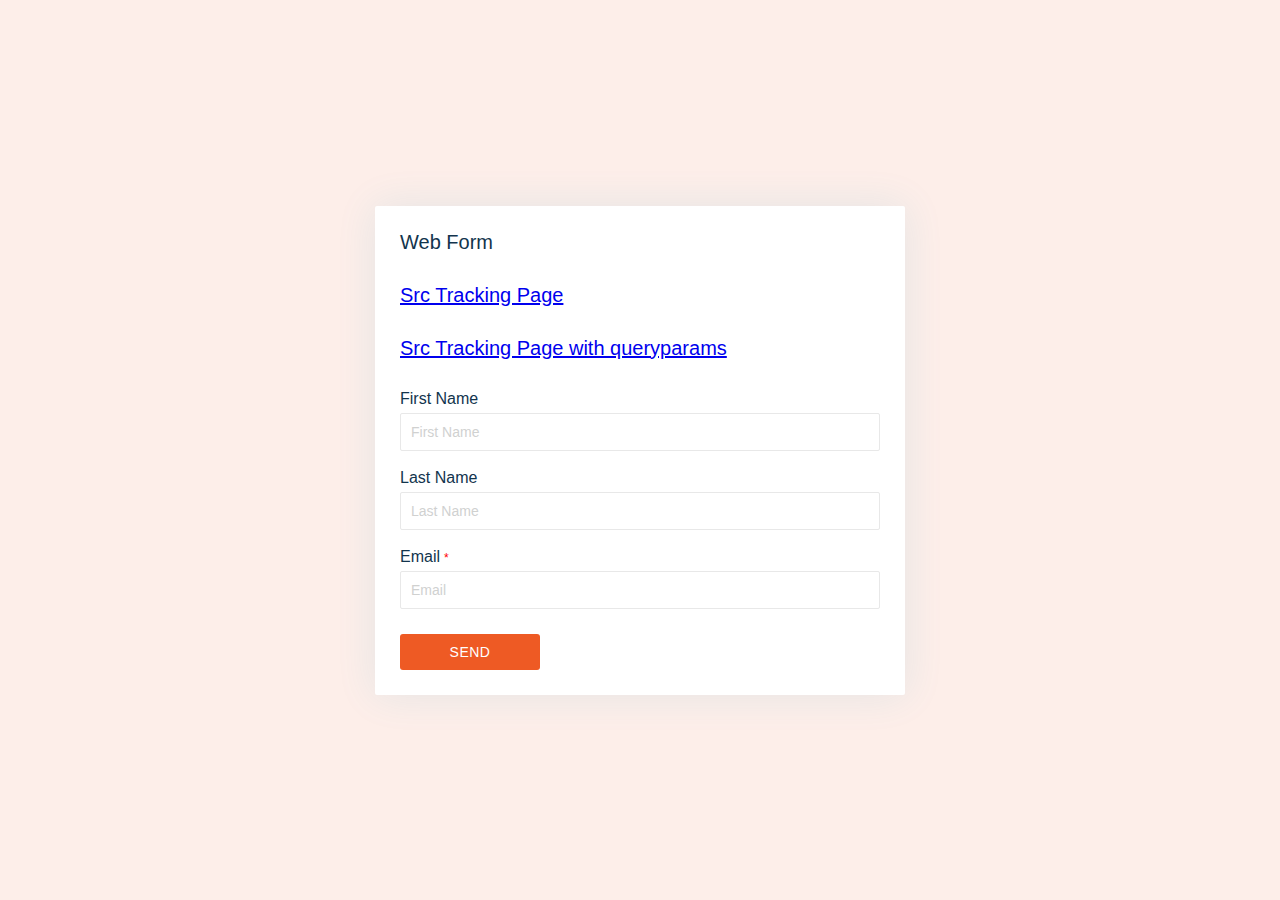
==== index.html @ d4199939 "Update index.html" ====
<html>

<head>
	<title>Product overview Webinar | Freshmarketer</title>
	<meta name="viewport" content="width=device-width, initial-scale=1.0">
<!-- 	<script src="https://ajax.googleapis.com/ajax/libs/jquery/3.6.0/jquery.min.js"></script> -->
	<script
src='//fm-staging-us-app-cdnjs.s3.amazonaws.com/crm/700170101/114600.js'
chat='true'>
</script>
	<script src='./js/test-tracking-code.js'></script>
	<link rel="stylesheet" href="./css/style.css">
</head>

<body>
	<section class="fw-section">
		<div class="fw-col --form-col --center-align" id="form-section">
			<div class="form-success">
				<?xml version="1.0" ?>
				<svg class="fw-mb30" height="117px" version="1.1" viewBox="0 0 117 117" width="80px"
					xmlns="http://www.w3.org/2000/svg" xmlns:xlink="http://www.w3.org/1999/xlink">
					<title />
					<desc />
					<defs />
					<g fill="none" fill-rule="evenodd" id="Page-1" stroke="none" stroke-width="1">
						<g fill-rule="nonzero" id="correct">
							<path
								d="M34.5,55.1 C32.9,53.5 30.3,53.5 28.7,55.1 C27.1,56.7 27.1,59.3 28.7,60.9 L47.6,79.8 C48.4,80.6 49.4,81 50.5,81 C50.6,81 50.6,81 50.7,81 C51.8,80.9 52.9,80.4 53.7,79.5 L101,22.8 C102.4,21.1 102.2,18.5 100.5,17 C98.8,15.6 96.2,15.8 94.7,17.5 L50.2,70.8 L34.5,55.1 Z"
								fill="#17AB13" id="Shape" />
							<path
								d="M89.1,9.3 C66.1,-5.1 36.6,-1.7 17.4,17.5 C-5.2,40.1 -5.2,77 17.4,99.6 C28.7,110.9 43.6,116.6 58.4,116.6 C73.2,116.6 88.1,110.9 99.4,99.6 C118.7,80.3 122,50.7 107.5,27.7 C106.3,25.8 103.8,25.2 101.9,26.4 C100,27.6 99.4,30.1 100.6,32 C113.1,51.8 110.2,77.2 93.6,93.8 C74.2,113.2 42.5,113.2 23.1,93.8 C3.7,74.4 3.7,42.7 23.1,23.3 C39.7,6.8 65,3.9 84.8,16.2 C86.7,17.4 89.2,16.8 90.4,14.9 C91.6,13 91,10.5 89.1,9.3 Z"
								fill="#17AB13" id="Shape" />
						</g>
					</g>
				</svg>
				<h2>Form submitted successfully</h2>
			</div>
			<form class="fw-webniar-form" id="webinar-form">
				<h4 class="fw-mb30 fw-h4">Web Form</h4>
				<h4 class="fw-mb30 fw-h4"><a href="https://prabhu-periyasamy.github.io/srctracking.html">Src Tracking Page</a></h4>
				<h4 class="fw-mb30 fw-h4"><a href="https://prabhu-periyasamy.github.io/srctracking.html?utm_medium=abcd">Src Tracking Page with queryparams</a></h4>
				<div class="fw-form-group">
					<label>First Name</label>
					<input type="text" class="fw-input user_inp" placeholder="First Name" name="First Name" />
				</div>
				<div class="fw-form-group">
					<label>Last Name</label>
					<input type="text" class="fw-input user_inp" placeholder="Last Name" name="Last name" />
				</div>
				<div class="fw-form-group">
					<label>Email<span class="require-symbol">*</span></label>
					<input type="email" class="fw-input user_inp" placeholder="Email" required name="Email" />
				</div>
				<input type="hidden" class="fw-input user_inp" placeholder="gender" name="gender" value="male"/>
				<button type="submit" class="fw-pri-btn" id="sub-btn-edm">Send</button>
			</form>
		</div>
	</section>
</body>

</html>
---- css/style.css ----
* {
        margin: 0;
        padding: 0
    }

    body {
        font-family: -apple-system, BlinkMacSystemFont, "Segoe UI", Roboto, Oxygen, Ubuntu, Cantarell, "Open Sans", "Helvetica Neue", sans-serif;
        color: #12344d;
    }

    .fw-section {
        display: flex;
        height: 100%;
        width: 100%;
        background-color: rgba(238, 90, 36, .1);
    }

    .fw-col {
        flex: 1 0;
        padding: 40px;
    }

    .fw-webniar-form {
        max-width: 40%;
        background-color: #fff;
        padding: 25px;
        border-radius: 2px;
        box-shadow: 0 0 40px #e4e4e4;
        margin: auto;
        transition: ease-in 0.4s
    }

    .--center-align {
        align-self: center;
    }

    .fw-input {
        width: 100%;
        border-radius: 2px;
        border: 1px solid #e8e8e8;
        min-height: 32px;
        padding: 10px;
        outline: none;
        font-size: 14px;
    }

    .fw-form-group {
        margin-top: 18px;
    }

    .fw-form-group .fw-input {
        margin-top: 5px;
    }

    .fw-mb30 {
        margin-bottom: 30px;
    }

    .fw-mt50 {
        margin-top: 120px;
    }

    .fw-pri-btn {
        min-width: 140px;
        display: inline-block;
        padding: 10px;
        background-color: #ee5a24;
        color: #fff;
        font-size: 14px;
        margin-top: 25px;
        border-radius: 3px;
        border: none;
        text-transform: uppercase;
        letter-spacing: 0.5px;
        cursor: pointer
    }


    h2 {
        font-size: 28px;
        font-weight: 500;
    }

    p {
        letter-spacing: 0.5px;
        line-height: 22px;
        color: #666;
    }

    .fw-h4 {
        font-size: 20px;
        font-weight: 500;
    }

    .--link-text {
        color: #0075bb;
        font-weight: 500;
    }

    .fw-list-points {
        margin-top: 30px;
        margin-left: 30px;
    }

    .fw-list-points li {
        margin-top: 12px;
        line-height: 22px;
        color: #666
    }

    ::placeholder {
        color: #b1b3b2;
        opacity: 0.6;
    }

    :-ms-input-placeholder {
        color: #b1b3b2;
        opacity: 0.6;
    }

    ::-ms-input-placeholder {
        color: #b1b3b2;
        opacity: 0.6;
    }

    .fw-ml20 {
        margin-left: 20px
    }

    .fw-mb50 {
        margin-bottom: 80px;
    }

    .require-symbol {
        font-size: 12px;
        margin-left: 4px;
        color: red;
    }

    .form-success {
        text-align: center;
        display: none;
        transition: ease-in 0.4s
    }

    .toogle-success .form-success {
        display: block;
        transition: ease-in 0.4s
    }

    .toogle-success .fw-webniar-form {
        display: none;
        transition: ease-in 0.4s
    }

    select {
        height: 43px;
        background-color: #fff;
    }

    textarea {
        resize: none;
    }

    @media screen and (max-width: 992px) {
        .fw-cn-max-align {
            max-width: 100%;
        }

        .fw-section {
            flex-direction: column;
            background-color: inherit;
        }

        .fw-webniar-form {
            max-width: 100%;
        }

        .--center-align {
            align-self: inherit;
            background-color: rgba(238, 90, 36, .1);
        }
    }
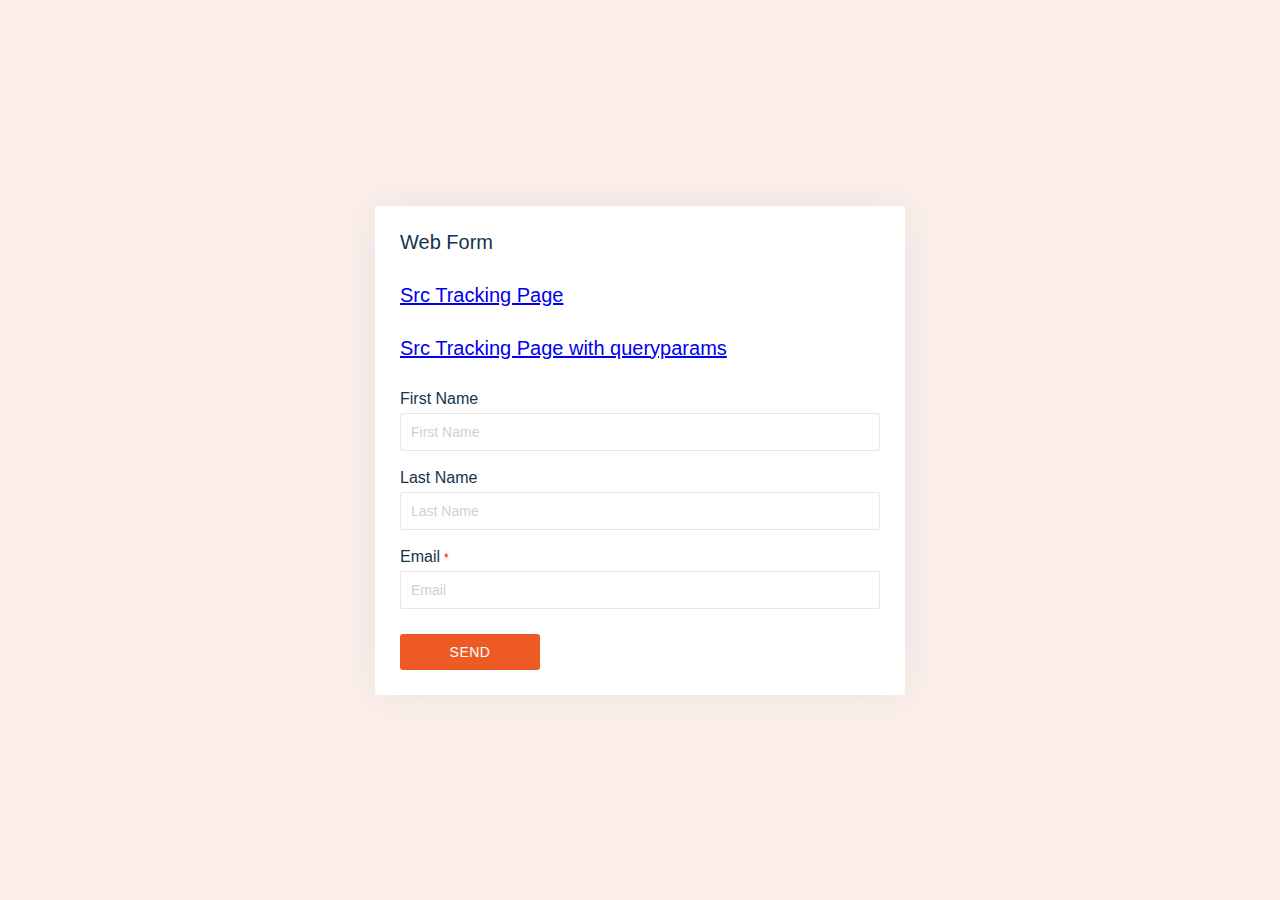
==== commit c212dcdb: "Update index.html" ====
--- a/index.html
+++ b/index.html
@@ -3,12 +3,10 @@
 <head>
 	<title>Product overview Webinar | Freshmarketer</title>
 	<meta name="viewport" content="width=device-width, initial-scale=1.0">
-<!-- 	<script src="https://ajax.googleapis.com/ajax/libs/jquery/3.6.0/jquery.min.js"></script> -->
 	<script
-src='//fm-staging-us-app-cdnjs.s3.amazonaws.com/crm/700170101/114600.js'
+src='//fm-staging-us-app-cdnjs.s3.amazonaws.com/crm/8367836/6827624.js'
 chat='true'>
 </script>
-	<script src='./js/test-tracking-code.js'></script>
 	<link rel="stylesheet" href="./css/style.css">
 </head>
 
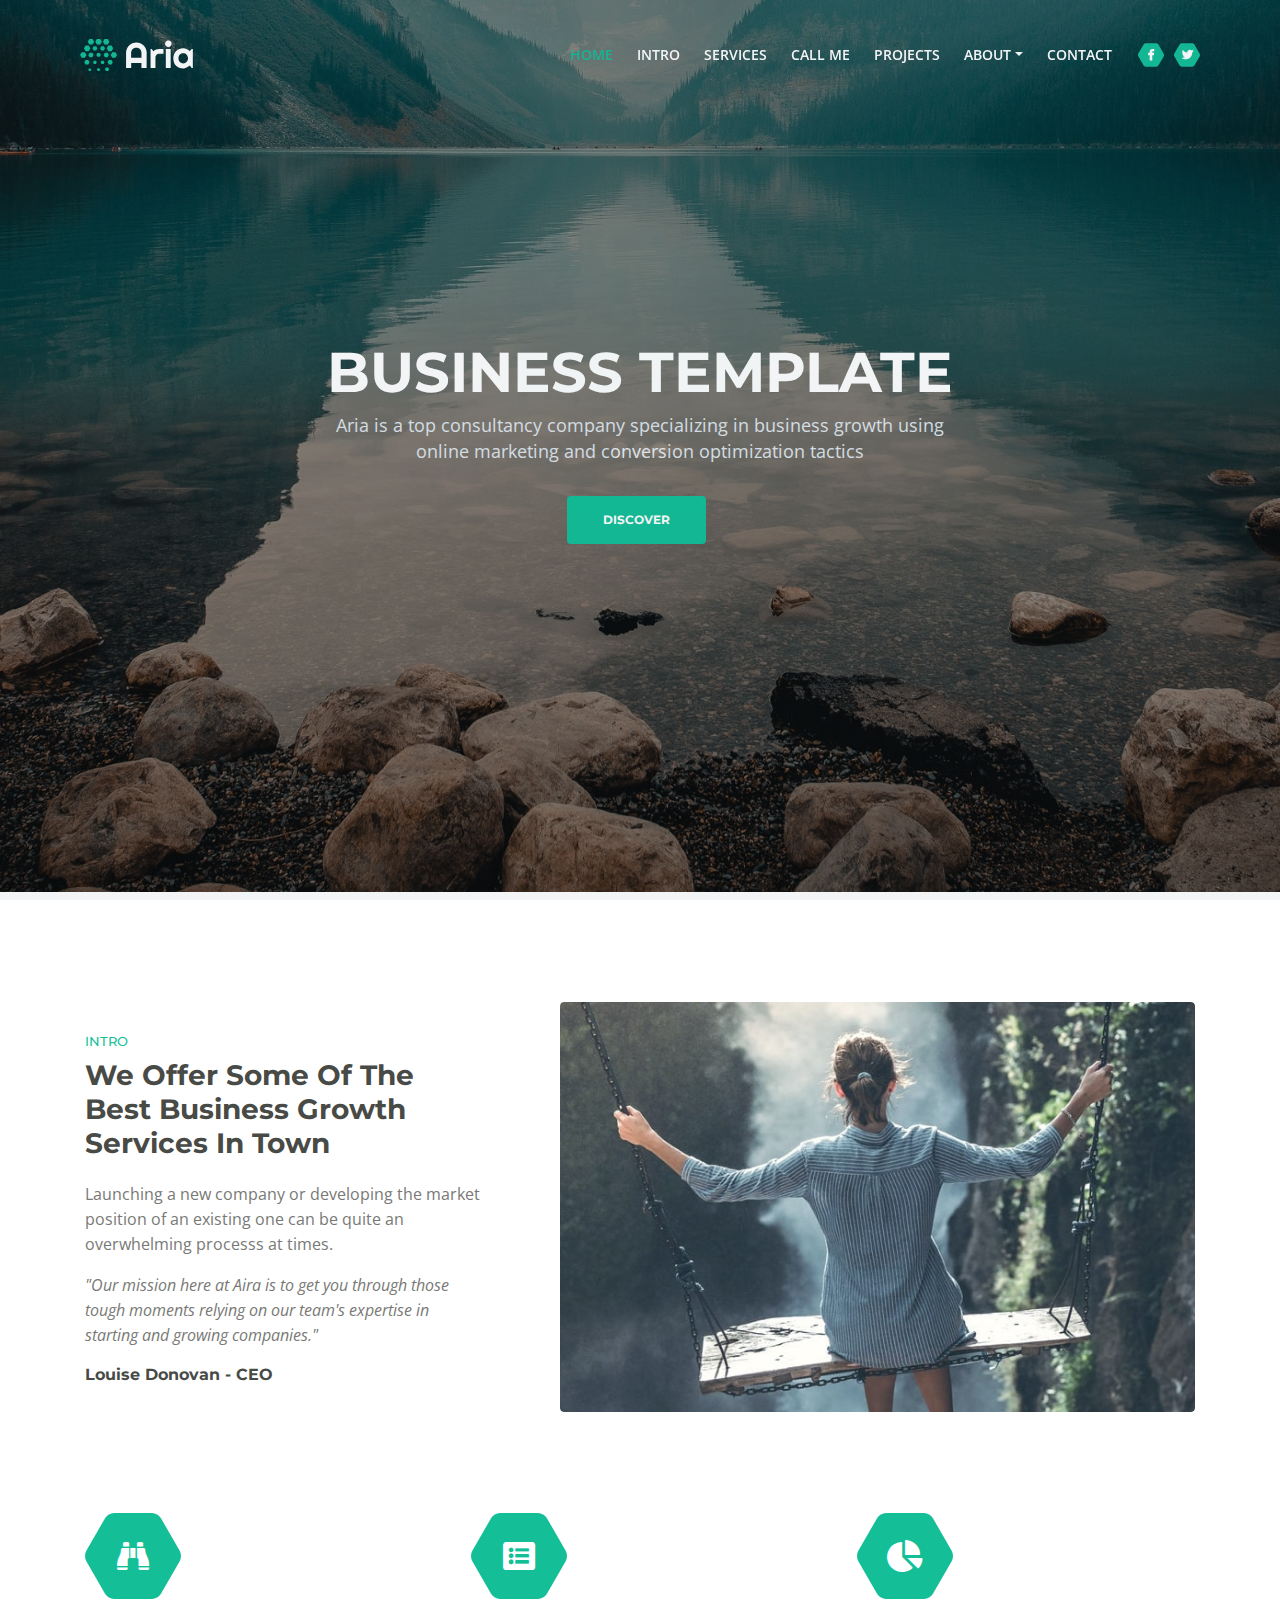
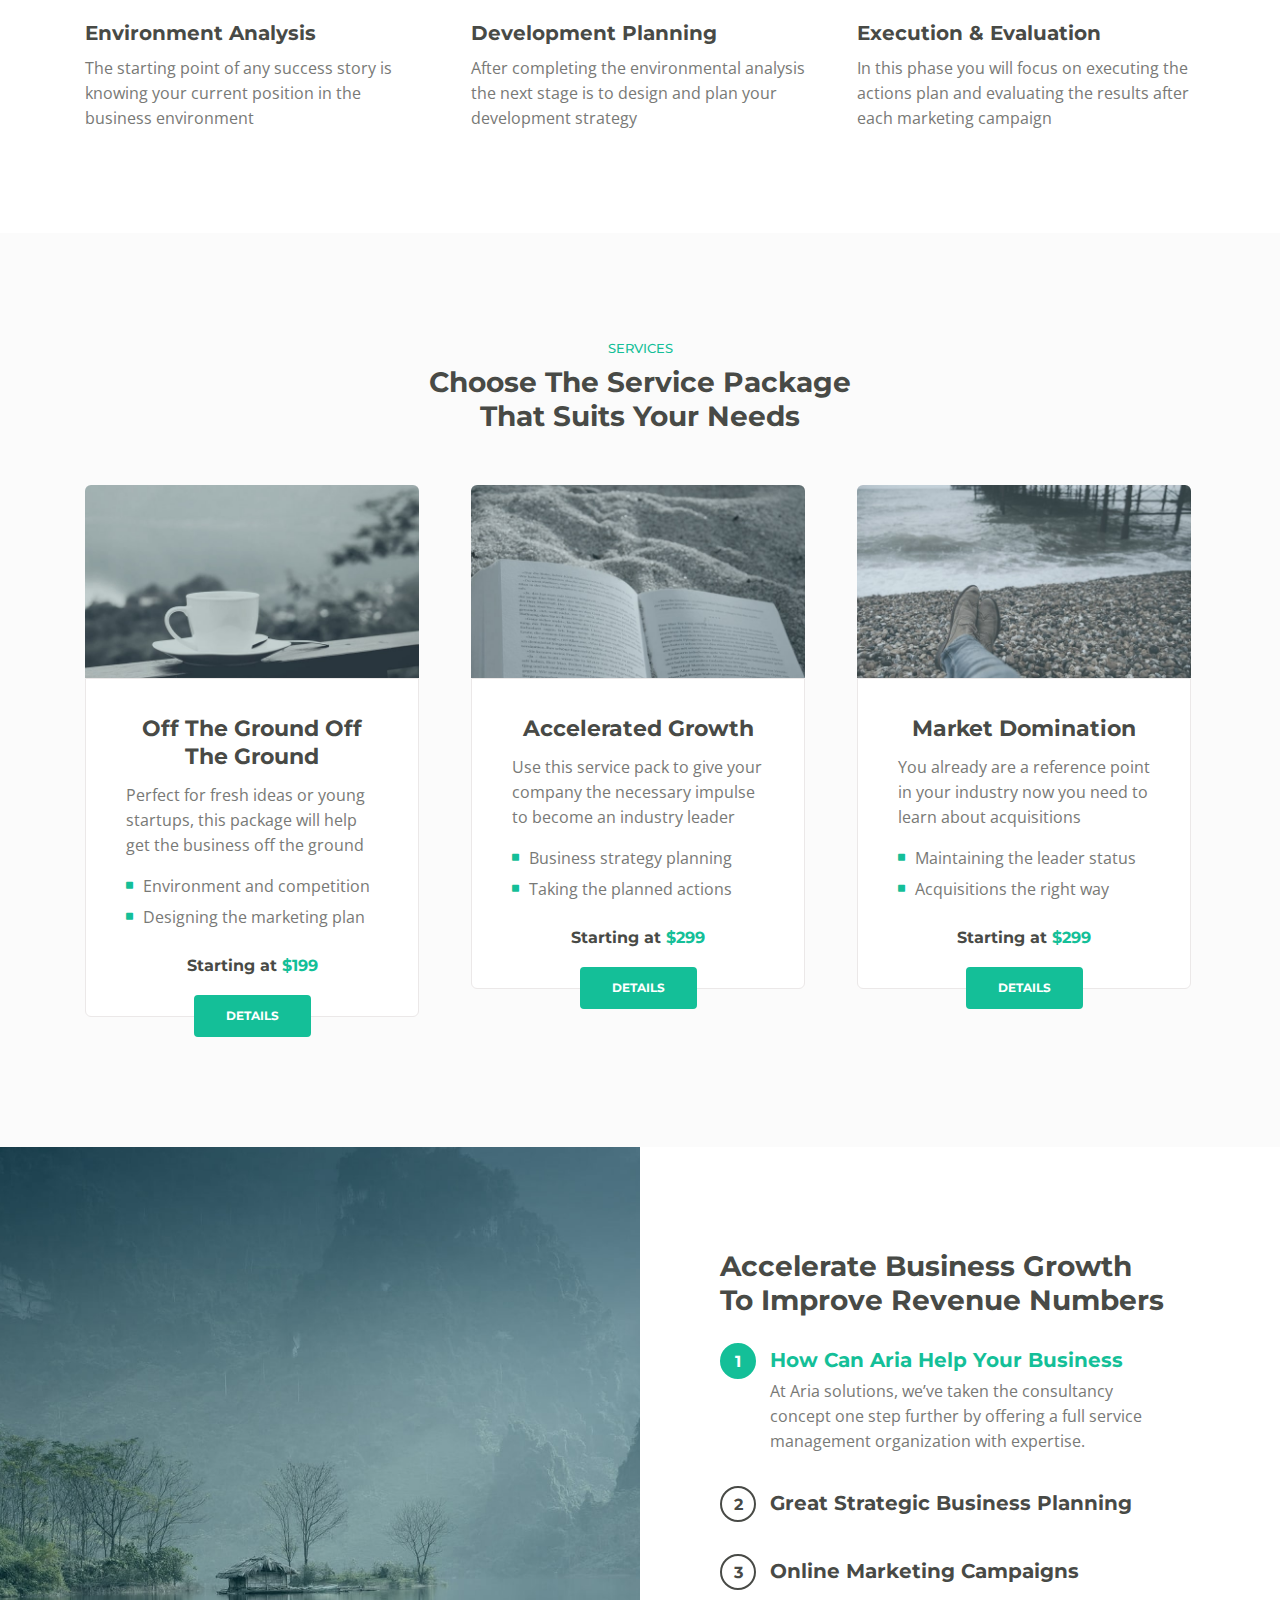
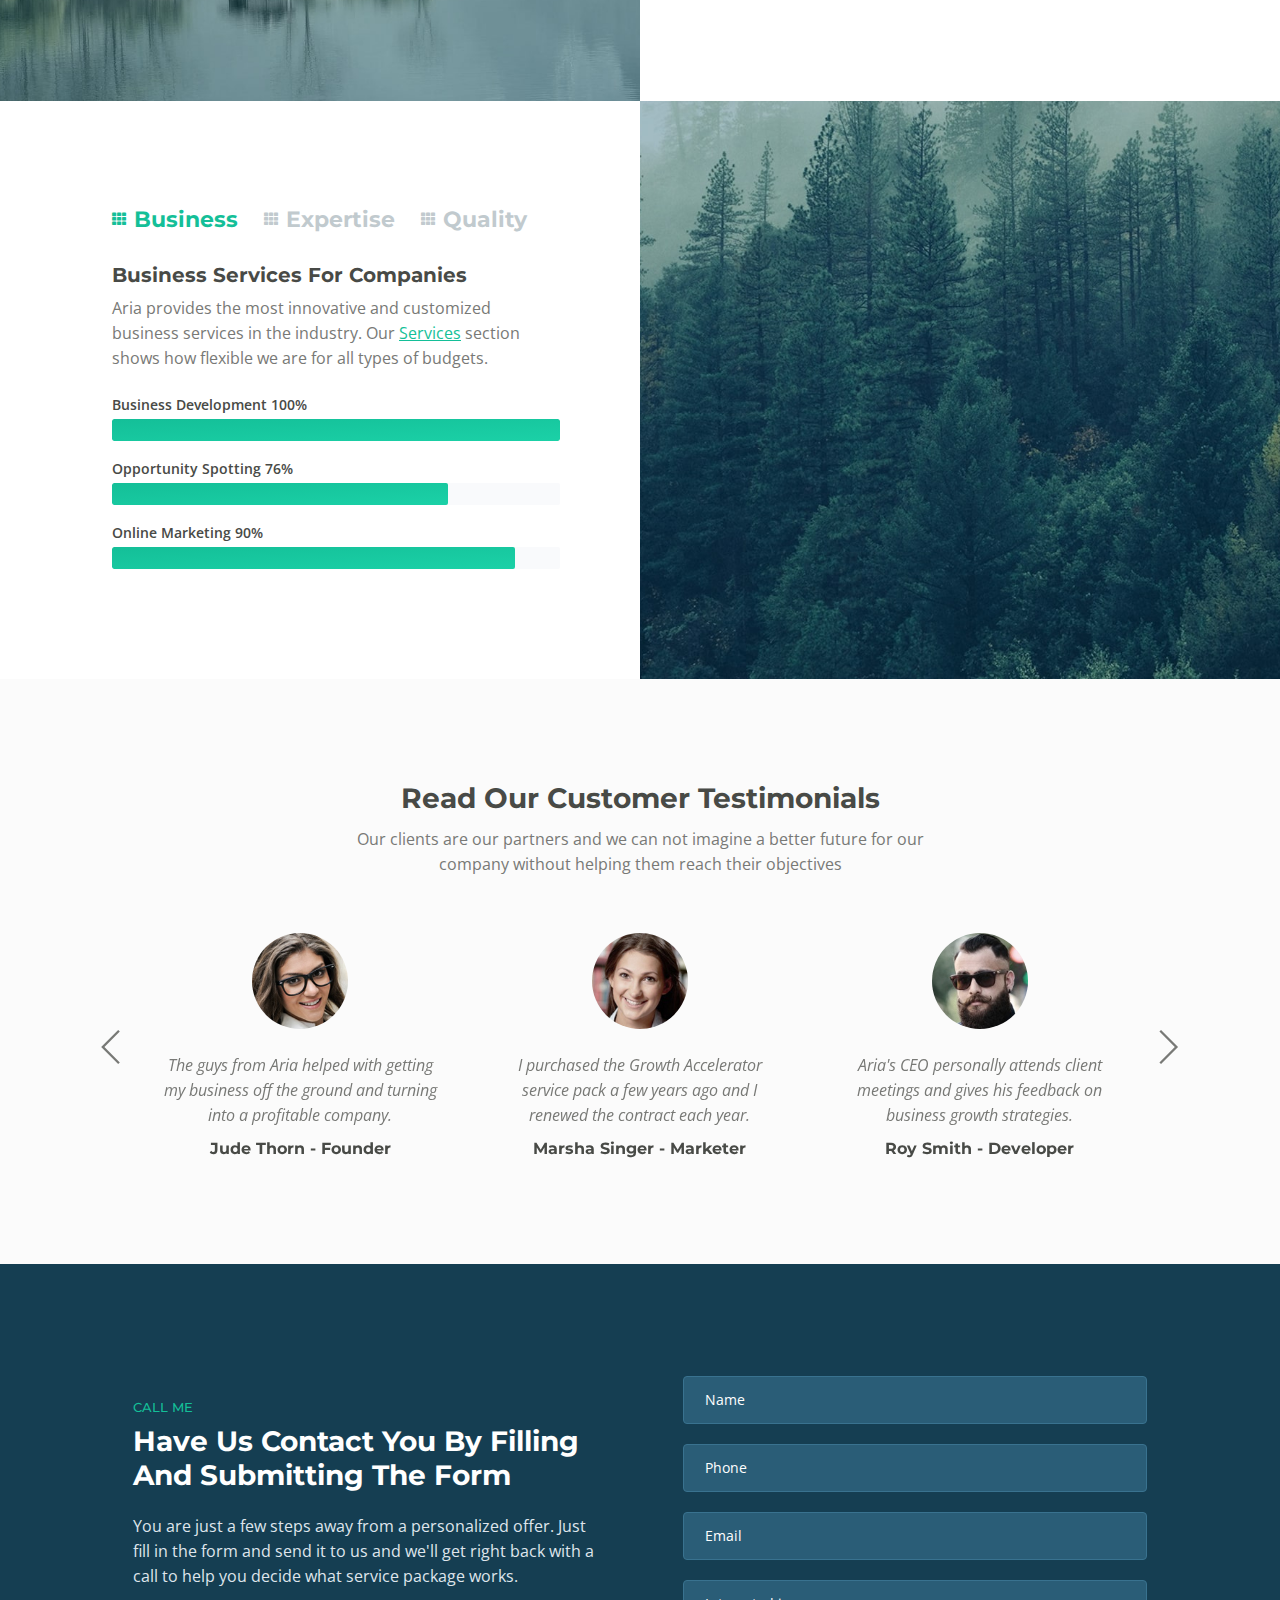
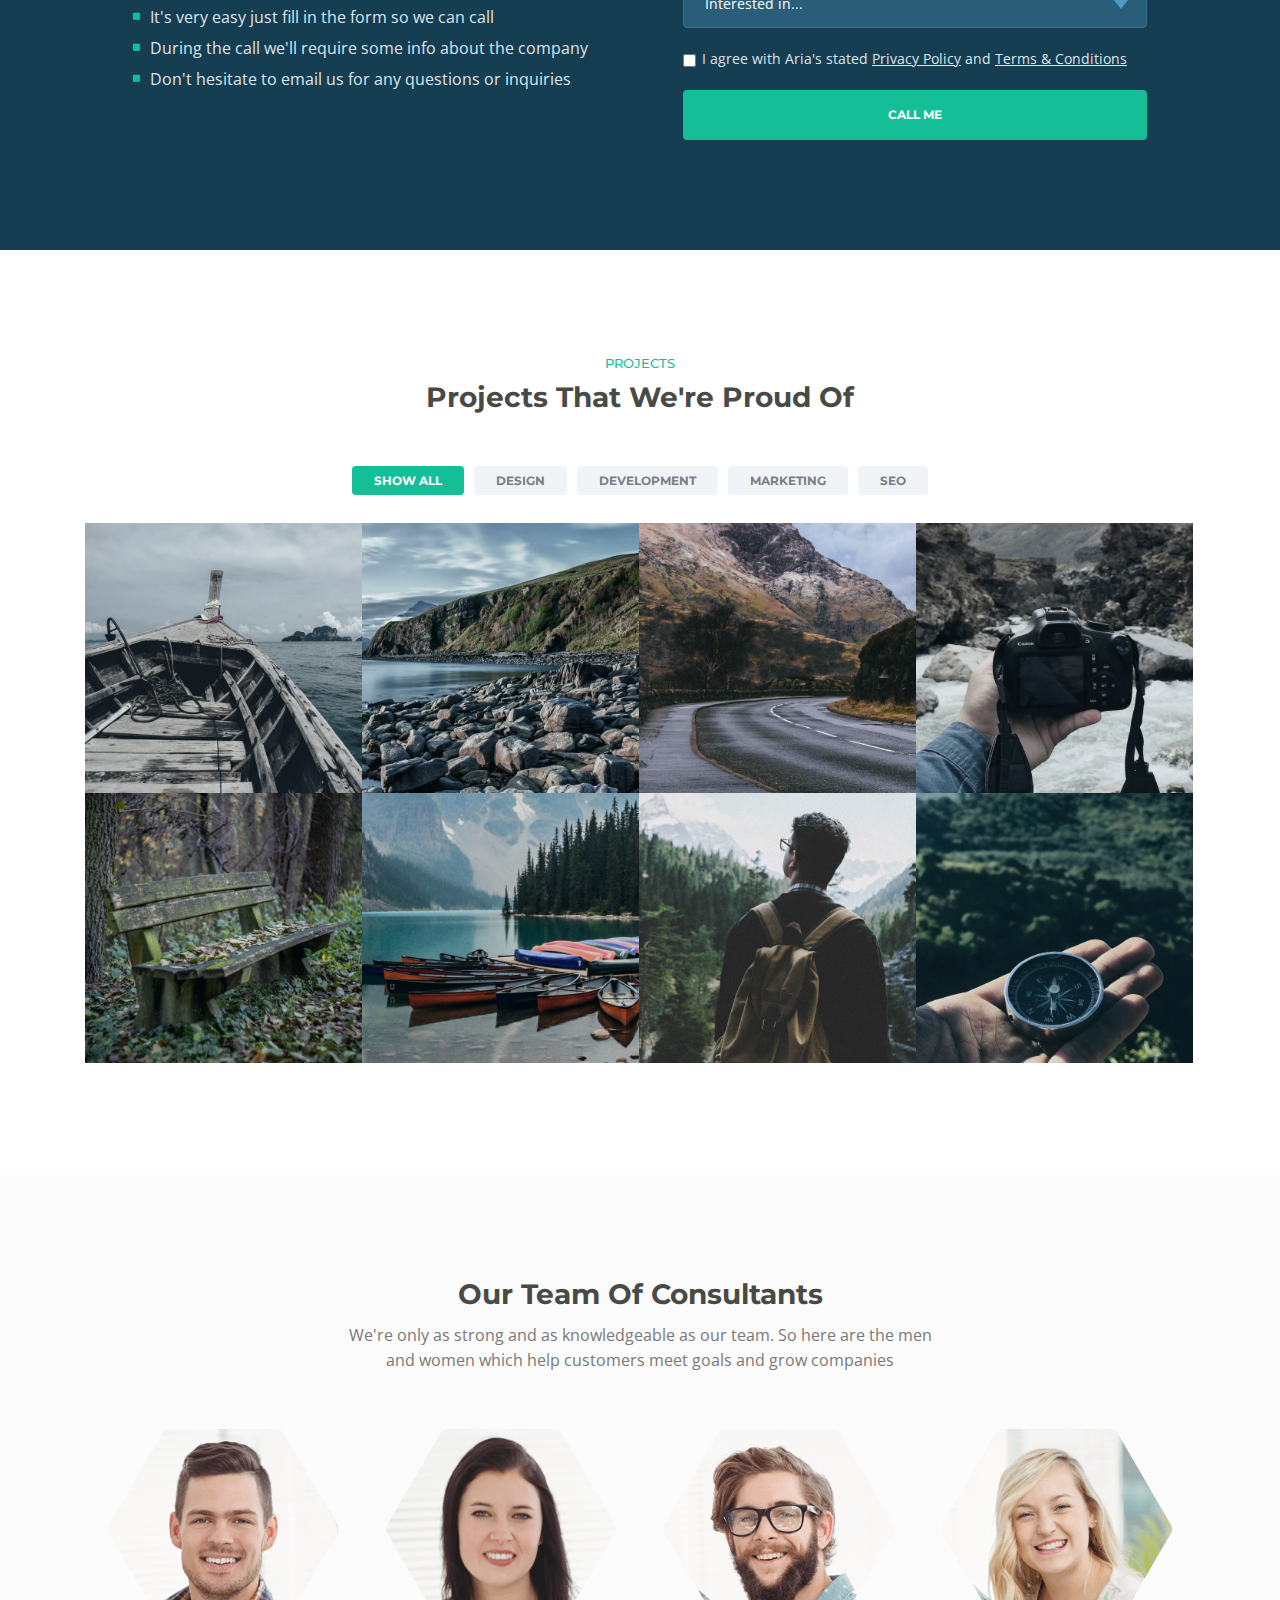
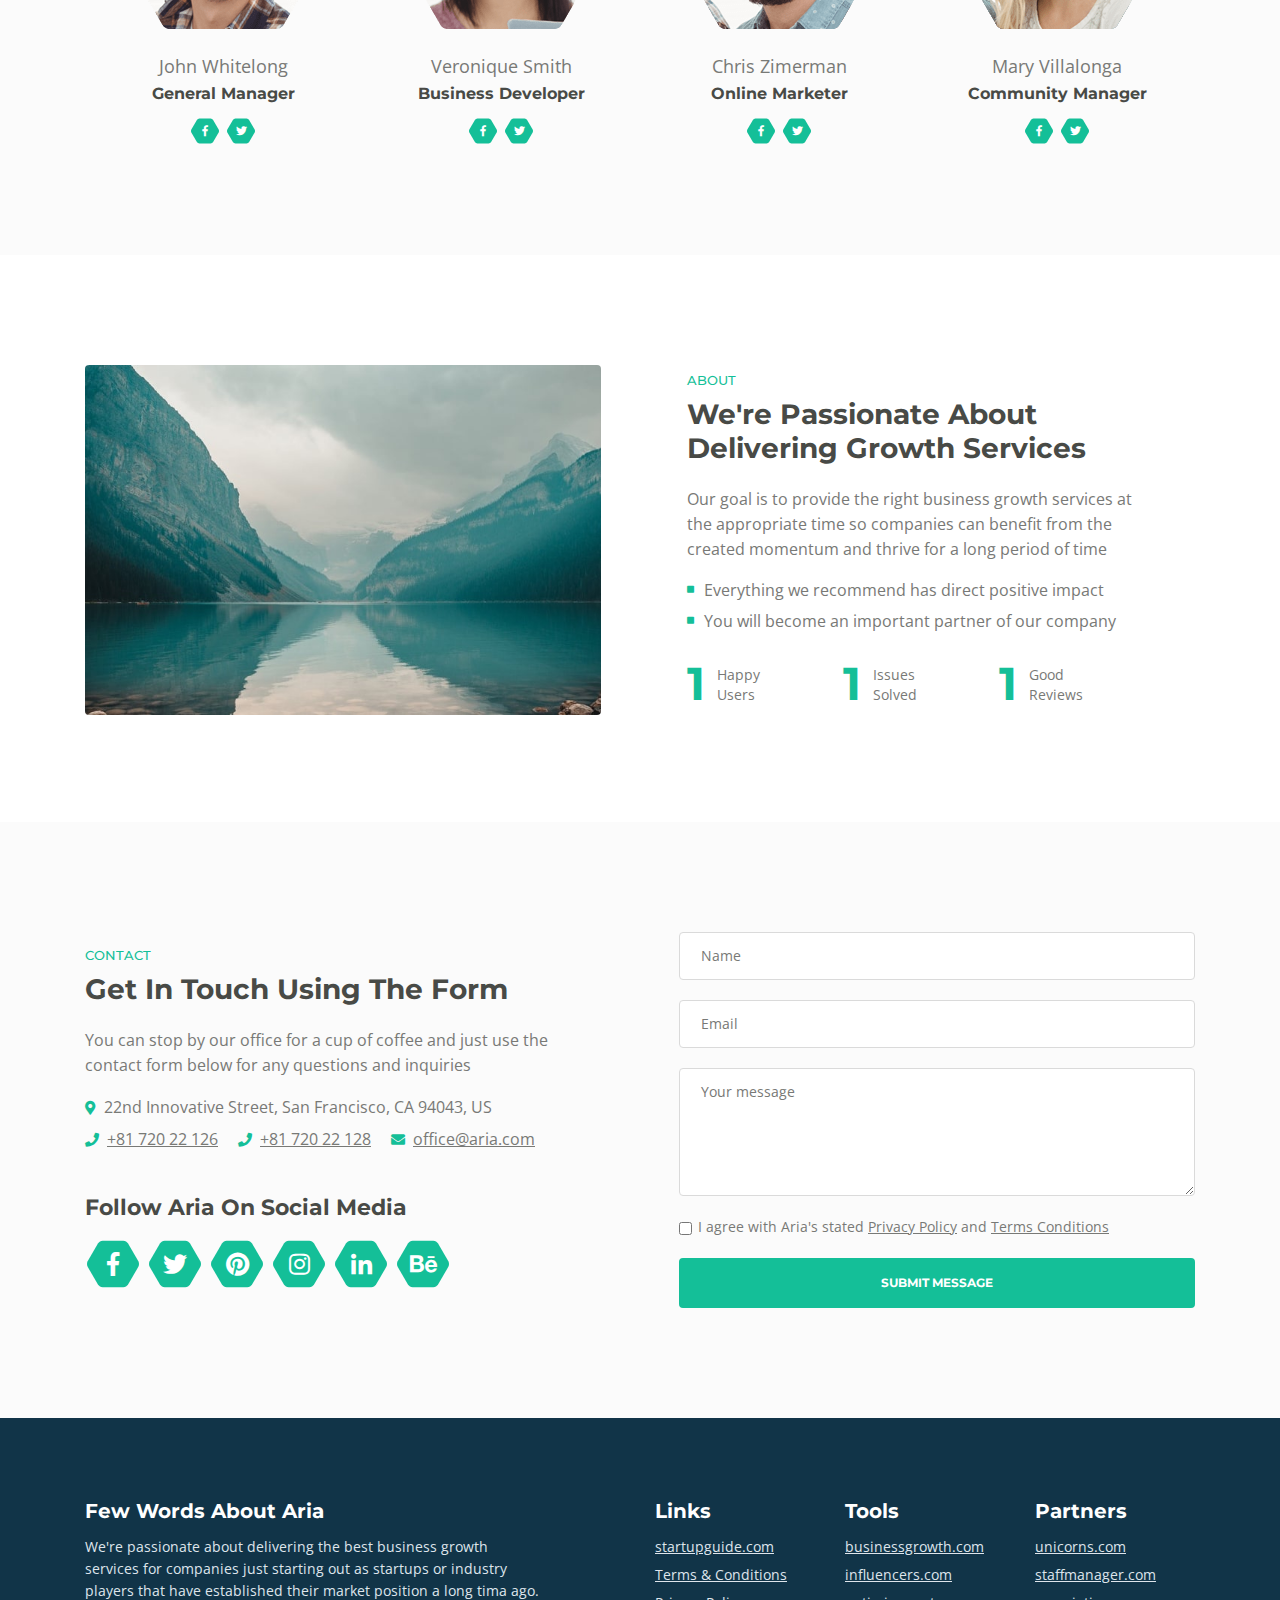
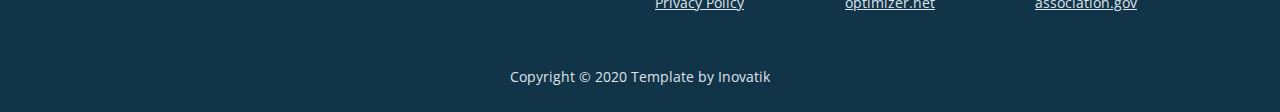
==== commit 356def5c: "changes" ====
--- a/index.html
+++ b/index.html
@@ -1,59 +1,1252 @@
-<html>
-
+<!DOCTYPE html>
+<html lang="en">
 <head>
-	<title>Product overview Webinar | Freshmarketer</title>
-	<meta name="viewport" content="width=device-width, initial-scale=1.0">
-	<script
-src='//fm-staging-us-app-cdnjs.s3.amazonaws.com/crm/8367836/6827624.js'
-chat='true'>
-</script>
-	<link rel="stylesheet" href="./css/style.css">
+	<!-- <script src='//s3-us-west-2.amazonaws.com/zargetlab-js-bucket/700095001/11000.js'></script> -->
+    <script src='//fm-staging-us-app-cdnjs.s3.amazonaws.com/crm/700172001/116900.js' chat='true'>
+    </script>
+    <meta charset="utf-8">
+    <meta name="viewport" content="width=device-width, initial-scale=1, shrink-to-fit=no">
+    
+    <!-- SEO Meta Tags -->
+    <meta name="description" content="Aria is a business focused HTML landing page template built with Bootstrap to help you create lead generation websites for companies and their services.">
+    <meta name="author" content="Inovatik">
+
+    <!-- OG Meta Tags to improve the way the post looks when you share the page on LinkedIn, Facebook, Google+ -->
+	<meta property="og:site_name" content="" /> <!-- website name -->
+	<meta property="og:site" content="" /> <!-- website link -->
+	<meta property="og:title" content=""/> <!-- title shown in the actual shared post -->
+	<meta property="og:description" content="" /> <!-- description shown in the actual shared post -->
+	<meta property="og:image" content="" /> <!-- image link, make sure it's jpg -->
+	<meta property="og:url" content="" /> <!-- where do you want your post to link to -->
+	<meta property="og:type" content="article" />
+
+    <!-- Website Title -->
+    <title>Aria - Business HTML Landing Page Template</title>
+    
+    <!-- Styles -->
+    <link href="https://fonts.googleapis.com/css?family=Montserrat:500,700&display=swap&subset=latin-ext" rel="stylesheet">
+    <link href="https://fonts.googleapis.com/css?family=Open+Sans:400,400i,600&display=swap&subset=latin-ext" rel="stylesheet">
+    <link href="css/bootstrap.css" rel="stylesheet">
+    <link href="css/fontawesome-all.css" rel="stylesheet">
+    <link href="css/swiper.css" rel="stylesheet">
+	<link href="css/magnific-popup.css" rel="stylesheet">
+	<link href="css/styles.css" rel="stylesheet">
+	
+	<!-- Favicon  -->
+    <link rel="icon" href="images/favicon.png">
+    <script src='//localhost:8080/ab/snipet_temp/211/202.js'></script>
 </head>
-
-<body>
-	<section class="fw-section">
-		<div class="fw-col --form-col --center-align" id="form-section">
-			<div class="form-success">
-				<?xml version="1.0" ?>
-				<svg class="fw-mb30" height="117px" version="1.1" viewBox="0 0 117 117" width="80px"
-					xmlns="http://www.w3.org/2000/svg" xmlns:xlink="http://www.w3.org/1999/xlink">
-					<title />
-					<desc />
-					<defs />
-					<g fill="none" fill-rule="evenodd" id="Page-1" stroke="none" stroke-width="1">
-						<g fill-rule="nonzero" id="correct">
-							<path
-								d="M34.5,55.1 C32.9,53.5 30.3,53.5 28.7,55.1 C27.1,56.7 27.1,59.3 28.7,60.9 L47.6,79.8 C48.4,80.6 49.4,81 50.5,81 C50.6,81 50.6,81 50.7,81 C51.8,80.9 52.9,80.4 53.7,79.5 L101,22.8 C102.4,21.1 102.2,18.5 100.5,17 C98.8,15.6 96.2,15.8 94.7,17.5 L50.2,70.8 L34.5,55.1 Z"
-								fill="#17AB13" id="Shape" />
-							<path
-								d="M89.1,9.3 C66.1,-5.1 36.6,-1.7 17.4,17.5 C-5.2,40.1 -5.2,77 17.4,99.6 C28.7,110.9 43.6,116.6 58.4,116.6 C73.2,116.6 88.1,110.9 99.4,99.6 C118.7,80.3 122,50.7 107.5,27.7 C106.3,25.8 103.8,25.2 101.9,26.4 C100,27.6 99.4,30.1 100.6,32 C113.1,51.8 110.2,77.2 93.6,93.8 C74.2,113.2 42.5,113.2 23.1,93.8 C3.7,74.4 3.7,42.7 23.1,23.3 C39.7,6.8 65,3.9 84.8,16.2 C86.7,17.4 89.2,16.8 90.4,14.9 C91.6,13 91,10.5 89.1,9.3 Z"
-								fill="#17AB13" id="Shape" />
-						</g>
-					</g>
-				</svg>
-				<h2>Form submitted successfully</h2>
-			</div>
-			<form class="fw-webniar-form" id="webinar-form">
-				<h4 class="fw-mb30 fw-h4">Web Form</h4>
-				<h4 class="fw-mb30 fw-h4"><a href="https://prabhu-periyasamy.github.io/srctracking.html">Src Tracking Page</a></h4>
-				<h4 class="fw-mb30 fw-h4"><a href="https://prabhu-periyasamy.github.io/srctracking.html?utm_medium=abcd">Src Tracking Page with queryparams</a></h4>
-				<div class="fw-form-group">
-					<label>First Name</label>
-					<input type="text" class="fw-input user_inp" placeholder="First Name" name="First Name" />
-				</div>
-				<div class="fw-form-group">
-					<label>Last Name</label>
-					<input type="text" class="fw-input user_inp" placeholder="Last Name" name="Last name" />
-				</div>
-				<div class="fw-form-group">
-					<label>Email<span class="require-symbol">*</span></label>
-					<input type="email" class="fw-input user_inp" placeholder="Email" required name="Email" />
-				</div>
-				<input type="hidden" class="fw-input user_inp" placeholder="gender" name="gender" value="male"/>
-				<button type="submit" class="fw-pri-btn" id="sub-btn-edm">Send</button>
-			</form>
-		</div>
-	</section>
+<body data-spy="scroll" data-target=".fixed-top">
+    
+    <!-- Preloader -->
+	<div class="spinner-wrapper">
+        <div class="spinner">
+            <div class="bounce1"></div>
+            <div class="bounce2"></div>
+            <div class="bounce3"></div>
+        </div>
+    </div>
+    <!-- end of preloader -->
+    
+
+    <!-- Navbar -->
+    <nav class="navbar navbar-expand-md navbar-dark navbar-custom fixed-top">
+        <!-- Text Logo - Use this if you don't have a graphic logo -->
+        <!-- <a class="navbar-brand logo-text page-scroll" href="index.html">Aria</a> -->
+
+        <!-- Image Logo -->
+        <a class="navbar-brand logo-image" href="index.html"><img src="images/logo.svg" alt="alternative"></a>
+        
+        <!-- Mobile Menu Toggle Button -->
+        <button class="navbar-toggler" type="button" data-toggle="collapse" data-target="#navbarsExampleDefault" aria-controls="navbarsExampleDefault" aria-expanded="false" aria-label="Toggle navigation">
+            <span class="navbar-toggler-awesome fas fa-bars"></span>
+            <span class="navbar-toggler-awesome fas fa-times"></span>
+        </button>
+        <!-- end of mobile menu toggle button -->
+
+        <div class="collapse navbar-collapse" id="navbarsExampleDefault">
+            <ul class="navbar-nav ml-auto">
+                <li class="nav-item">
+                    <a class="nav-link page-scroll" href="#header">HOME <span class="sr-only">(current)</span></a>
+                </li>
+                <li class="nav-item">
+                    <a class="nav-link page-scroll" href="#intro">INTRO</a>
+                </li>
+                <li class="nav-item">
+                    <a class="nav-link page-scroll" href="#services">SERVICES</a>
+                </li>
+                <li class="nav-item">
+                    <a class="nav-link page-scroll" href="#callMe">CALL ME</a>
+                </li>
+                <li class="nav-item">
+                    <a class="nav-link page-scroll" href="#projects">PROJECTS</a>
+                </li>
+
+                <!-- Dropdown Menu -->          
+                <li class="nav-item dropdown">
+                    <a class="nav-link dropdown-toggle page-scroll" href="#about" id="navbarDropdown" role="button" aria-haspopup="true" aria-expanded="false">ABOUT</a>
+                    <div class="dropdown-menu" aria-labelledby="navbarDropdown">
+                        <a class="dropdown-item" href="terms-conditions.html"><span class="item-text">TERMS CONDITIONS</span></a>
+                        <div class="dropdown-items-divide-hr"></div>
+                        <a class="dropdown-item" href="privacy-policy.html"><span class="item-text">PRIVACY POLICY</span></a>
+                    </div>
+                </li>
+                <!-- end of dropdown menu -->
+
+                <li class="nav-item">
+                    <a class="nav-link page-scroll" href="#contact">CONTACT</a>
+                </li>
+            </ul>
+            <span class="nav-item social-icons">
+                <span class="fa-stack">
+                    <a href="#your-link">
+                        <span class="hexagon"></span>
+                        <i class="fab fa-facebook-f fa-stack-1x"></i>
+                    </a>
+                </span>
+                <span class="fa-stack">
+                    <a href="#your-link">
+                        <span class="hexagon"></span>
+                        <i class="fab fa-twitter fa-stack-1x"></i>
+                    </a>
+                </span>
+            </span>
+        </div>
+    </nav> <!-- end of navbar -->
+    <!-- end of navbar -->
+
+
+    <!-- Header -->
+    <header id="header" class="header">
+        <div class="header-content">
+            <div class="container">
+                <div class="row">
+                    <div class="col-lg-12">
+                        <div class="text-container">
+                            <h1>BUSINESS <span id="js-rotating">TEMPLATE, SERVICES, SOLUTIONS</span></h1>
+                            <p class="p-heading p-large">Aria is a top consultancy company specializing in business growth using online marketing and conversion optimization tactics</p>
+                            <a class="btn-solid-lg page-scroll" href="#intro">DISCOVER</a>
+                        </div>
+                    </div> <!-- end of col -->
+                </div> <!-- end of row -->
+            </div> <!-- end of container -->
+        </div> <!-- end of header-content -->
+    </header> <!-- end of header -->
+    <!-- end of header -->
+
+
+    <!-- Intro -->
+    <div id="intro" class="basic-1">
+        <div class="container">
+            <div class="row">
+                <div class="col-lg-5">
+                    <div class="text-container">
+                        <div class="section-title">INTRO</div>
+                        <h2>We Offer Some Of The Best Business Growth Services In Town</h2>
+                        <p>Launching a new company or developing the market position of an existing one can be quite an overwhelming processs at times.</p>
+                        <p class="testimonial-text">"Our mission here at Aira is to get you through those tough moments relying on our team's expertise in starting and growing companies."</p>
+                        <div class="testimonial-author">Louise Donovan - CEO</div>
+                    </div> <!-- end of text-container -->
+                </div> <!-- end of col -->
+                <div class="col-lg-7">
+                    <div class="image-container">
+                        <img class="img-fluid" src="images/intro-office.jpg" alt="alternative">
+                    </div> <!-- end of image-container -->
+                </div> <!-- end of col -->
+            </div> <!-- end of row -->
+        </div> <!-- end of container -->
+    </div> <!-- end of basic-1 -->
+    <!-- end of intro -->
+
+
+    <!-- Description -->
+    <div class="cards-1">
+        <div class="container">
+            <div class="row">
+                <div class="col-lg-12">
+                    
+                    <!-- Card -->
+                    <div class="card">
+                        <span class="fa-stack">
+                            <span class="hexagon"></span>
+                            <i class="fas fa-binoculars fa-stack-1x"></i>
+                        </span>
+                        <div class="card-body">
+                            <h4 class="card-title">Environment Analysis</h4>
+                            <p>The starting point of any success story is knowing your current position in the business environment</p>
+                        </div>
+                    </div>
+                    <!-- end of card -->
+
+                    <!-- Card -->
+                    <div class="card">
+                        <span class="fa-stack">
+                            <span class="hexagon"></span>
+                            <i class="fas fa-list-alt fa-stack-1x"></i>
+                        </span>
+                        <div class="card-body">
+                            <h4 class="card-title">Development Planning</h4>
+                            <p>After completing the environmental analysis the next stage is to design and  plan your development strategy</p>
+                        </div>
+                    </div>
+                    <!-- end of card -->
+
+                    <!-- Card -->
+                    <div class="card">
+                        <span class="fa-stack">
+                            <span class="hexagon"></span>
+                            <i class="fas fa-chart-pie fa-stack-1x"></i>
+                        </span>
+                        <div class="card-body">
+                            <h4 class="card-title">Execution & Evaluation</h4>
+                            <p>In this phase you will focus on executing the actions plan and evaluating the results after each marketing campaign</p>
+                        </div>
+                    </div>
+                    <!-- end of card -->
+
+                </div> <!-- end of col -->
+            </div> <!-- end of row -->
+        </div> <!-- end of container -->
+    </div> <!-- end of cards-1 -->
+    <!-- end of description -->
+
+
+    <!-- Services -->
+    <div id="services" class="cards-2">
+        <div class="container">
+            <div class="row">
+                <div class="col-lg-12">
+                    <div class="section-title">SERVICES</div>
+                    <h2>Choose The Service Package<br> That Suits Your Needs</h2>
+                </div> <!-- end of col -->
+            </div> <!-- end of row -->
+            <div class="row">
+                <div class="col-lg-12">
+                    
+                    <!-- Card -->
+                    <div class="card">
+                        <div class="card-image">
+                            <img class="img-fluid" src="images/services-1.jpg" alt="alternative">
+                        </div>
+                        <div class="card-body">
+                            <h3 class="card-title">Off The Ground Off The Ground</h3>
+                            <p>Perfect for fresh ideas or young startups, this package will help get the business off the ground</p>
+                            <ul class="list-unstyled li-space-lg">
+                                <li class="media">
+                                    <i class="fas fa-square"></i>
+                                    <div class="media-body">Environment and competition</div>
+                                </li>
+                                <li class="media">
+                                    <i class="fas fa-square"></i>
+                                    <div class="media-body">Designing the marketing plan</div>
+                                </li>
+                            </ul>
+                            <p class="price">Starting at <span>$199</span></p>
+                        </div>
+                        <div class="button-container">
+                            <a class="btn-solid-reg page-scroll" href="#callMe">DETAILS</a>
+                        </div> <!-- end of button-container -->
+                    </div>
+                    <!-- end of card -->
+
+                    <!-- Card -->
+                    <div class="card">
+                        <div class="card-image">
+                            <img class="img-fluid" src="images/services-2.jpg" alt="alternative">
+                        </div>
+                        <div class="card-body">
+                            <h3 class="card-title">Accelerated Growth</h3>
+                            <p>Use this service pack to give your company the necessary impulse to become an industry leader</p>
+                            <ul class="list-unstyled li-space-lg">
+                                <li class="media">
+                                    <i class="fas fa-square"></i>
+                                    <div class="media-body">Business strategy planning</div>
+                                </li>
+                                <li class="media">
+                                    <i class="fas fa-square"></i>
+                                    <div class="media-body">Taking the planned actions</div>
+                                </li>
+                            </ul>
+                            <p class="price">Starting at <span>$299</span></p>
+                        </div>
+                        <div class="button-container">
+                            <a class="btn-solid-reg page-scroll" href="#callMe">DETAILS</a>
+                        </div> <!-- end of button-container -->
+                    </div>
+                    <!-- end of card -->
+
+                    <!-- Card -->
+                    <div class="card">
+                        <div class="card-image">
+                            <img class="img-fluid" src="images/services-3.jpg" alt="alternative">
+                        </div>
+                        <div class="card-body">
+                            <h3 class="card-title">Market Domination</h3>
+                            <p>You already are a reference point in your industry now you need to learn about acquisitions</p>
+                            <ul class="list-unstyled li-space-lg">
+                                <li class="media">
+                                    <i class="fas fa-square"></i>
+                                    <div class="media-body">Maintaining the leader status</div>
+                                </li>
+                                <li class="media">
+                                    <i class="fas fa-square"></i>
+                                    <div class="media-body">Acquisitions the right way</div>
+                                </li>
+                            </ul>
+                            <p class="price">Starting at <span>$299</span></p>
+                        </div>
+                        <div class="button-container">
+                            <a class="btn-solid-reg page-scroll" href="#callMe">DETAILS</a>
+                        </div> <!-- end of button-container -->
+                    </div>
+                    <!-- end of card -->
+
+                </div> <!-- end of col -->
+            </div> <!-- end of row -->
+        </div> <!-- end of container -->
+    </div> <!-- end of cards-2 -->
+    <!-- end of services -->
+    
+
+    <!-- Details 1 -->
+	<div id="details" class="accordion">
+		<div class="area-1">
+		</div><!-- end of area-1 on same line and no space between comments to eliminate margin white space --><div class="area-2">
+            
+            <!-- Accordion -->
+            <div class="accordion-container" id="accordionOne">
+                <h2>Accelerate Business Growth To Improve Revenue Numbers</h2>
+                <div class="item">
+                    <div id="headingOne">
+                        <span data-toggle="collapse" data-target="#collapseOne" aria-expanded="true" aria-controls="collapseOne" role="button">
+                            <span class="circle-numbering">1</span><span class="accordion-title">How Can Aria Help Your Business</span>
+                        </span>
+                    </div>
+                    <div id="collapseOne" class="collapse show" aria-labelledby="headingOne" data-parent="#accordionOne">
+                        <div class="accordion-body">
+                            At Aria solutions, we’ve taken the consultancy concept one step further by offering a full service management organization with expertise.
+                        </div>
+                    </div>
+                </div> <!-- end of item -->
+            
+                <div class="item">
+                    <div id="headingTwo">
+                        <span class="collapsed" data-toggle="collapse" data-target="#collapseTwo" aria-expanded="false" aria-controls="collapseTwo" role="button">
+                            <span class="circle-numbering">2</span><span class="accordion-title">Great Strategic Business Planning</span>
+                        </span>
+                    </div>
+                    <div id="collapseTwo" class="collapse" aria-labelledby="headingTwo" data-parent="#accordionOne">
+                        <div class="accordion-body">
+                            Aria partners with businesses to business growth and development ideas including environment analysis, plan execution and evaluation.
+                        </div>
+                    </div>
+                </div> <!-- end of item -->
+            
+                <div class="item">
+                    <div id="headingThree">
+                        <span class="collapsed" data-toggle="collapse" data-target="#collapseThree" aria-expanded="false" aria-controls="collapseThree" role="button">
+                            <span class="circle-numbering">3</span><span class="accordion-title">Online Marketing Campaigns</span>
+                        </span>
+                    </div>
+                    <div id="collapseThree" class="collapse" aria-labelledby="headingThree" data-parent="#accordionOne">
+                        <div class="accordion-body">
+                            An awesome online marketing plan won't save your bad product but paired with a good product, the sky is the limit for what can be achieved.
+                        </div>
+                    </div>
+                </div> <!-- end of item -->
+            </div> <!-- end of accordion-container -->
+            <!-- end of accordion -->
+
+		</div> <!-- end of area-2 -->
+    </div> <!-- end of accordion -->
+    <!-- end of details 1 -->
+
+
+    <!-- Details 2 -->
+	<div class="tabs">
+        <div class="area-1">
+            <div class="tabs-container">
+                
+                <!-- Tabs Links -->
+                <ul class="nav nav-tabs" id="ariaTabs" role="tablist">
+                    <li class="nav-item">
+                        <a class="nav-link active" id="nav-tab-1" data-toggle="tab" href="#tab-1" role="tab" aria-controls="tab-1" aria-selected="true"><i class="fas fa-th"></i> Business</a>
+                    </li>
+                    <li class="nav-item">
+                        <a class="nav-link" id="nav-tab-2" data-toggle="tab" href="#tab-2" role="tab" aria-controls="tab-2" aria-selected="false"><i class="fas fa-th"></i> Expertise</a>
+                    </li>
+                    <li class="nav-item">
+                        <a class="nav-link" id="nav-tab-3" data-toggle="tab" href="#tab-3" role="tab" aria-controls="tab-3" aria-selected="false"><i class="fas fa-th"></i> Quality</a>
+                    </li>
+                </ul>
+                <!-- end of tabs links -->
+                
+                <!-- Tabs Content -->
+                <div class="tab-content" id="ariaTabsContent">
+
+                    <!-- Tab -->
+                    <div class="tab-pane fade show active" id="tab-1" role="tabpanel" aria-labelledby="tab-1">
+                        <h4>Business Services For Companies</h4>
+                        <p>Aria provides the most innovative and customized business services in the industry. Our <a class="green page-scroll" href="#services">Services</a> section shows how flexible we are for all types of budgets.</p>
+                        
+                        <!-- Progress Bars -->
+                        <div class="progress-container">
+                            <div class="title">Business Development 100%</div>
+                            <div class="progress">
+                                <div class="progress-bar first" role="progressbar" aria-valuenow="0" aria-valuemin="0" aria-valuemax="100"></div>
+                            </div>
+                            <div class="title">Opportunity Spotting 76%</div>
+                            <div class="progress">
+                                <div class="progress-bar second" role="progressbar" aria-valuenow="75" aria-valuemin="0" aria-valuemax="100"></div>
+                            </div>
+                            <div class="title">Online Marketing 90%</div>
+                            <div class="progress">
+                                <div class="progress-bar third" role="progressbar" aria-valuenow="90" aria-valuemin="0" aria-valuemax="100"></div>
+                            </div>
+                        </div> <!-- end of progress-container -->
+                        <!-- end of progress bars -->
+                        
+                    </div> <!-- end of tab-pane --> 
+                    <!-- end of tab -->
+
+                    <!-- Tab -->
+                    <div class="tab-pane fade" id="tab-2" role="tabpanel" aria-labelledby="tab-2">
+                        <ul class="list-unstyled li-space-lg first">
+                            <li class="media">
+                                <div class="media-bullet">1</div>
+                                <div class="media-body"><strong>High quality</strong> is on top of our list when it comes to the way we deliver the services</div>
+                            </li>
+                            <li class="media">
+                                <div class="media-bullet">2</div>
+                                <div class="media-body"><strong>Maximum impact</strong> is what we look for in our actions</div>
+                            </li>
+                            <li class="media">
+                                <div class="media-bullet">3</div>
+                                <div class="media-body"><strong>Quality standards</strong> are important but meant to be exceeded</div>
+                            </li>
+                        </ul>
+                        <ul class="list-unstyled li-space-lg last">
+                            <li class="media">
+                                <div class="media-bullet">4</div>
+                                <div class="media-body"><strong>We're always looking</strong> for industry leaders to help them win their market position</div>
+                            </li>
+                            <li class="media">
+                                <div class="media-bullet">5</div>
+                                <div class="media-body"><strong>Evaluation</strong> is a key aspect of this business and important</div>
+                            </li>
+                            <li class="media">
+                                <div class="media-bullet">6</div>
+                                <div class="media-body"><strong>Ethic</strong> procedures ar alwasy at the base of everything we do</div>
+                            </li>
+                        </ul>
+                    </div> <!-- end of tab-pane -->
+                    <!-- end of tab -->
+
+                    <!-- Tab -->
+                    <div class="tab-pane fade" id="tab-3" role="tabpanel" aria-labelledby="tab-3">
+                        <p><strong>We strive to achieve</strong> 100% customer satisfaction for both types of customers: hiring companies and job seekers. Types of customers: <a class="green" href="#your-link">with huge potential</a></p>
+                        <p><strong>Our goal is to help</strong> your company achieve its full potential and establish long term stability for <a class="green" href="#your-link">the stakeholders</a></p>
+                        <ul class="list-unstyled li-space-lg">
+                            <li class="media">
+                                <i class="fas fa-square"></i>
+                                <div class="media-body">It's easy to get a quotation, just call our office anytime</div>
+                            </li>
+                            <li class="media">
+                                <i class="fas fa-square"></i>
+                                <div class="media-body">We'll get back to you with an initial estimate soon</div>
+                            </li>
+                            <li class="media">
+                                <i class="fas fa-square"></i>
+                                <div class="media-body">Get ready to see results even after only 30 days</div>
+                            </li>
+                            <li class="media">
+                                <i class="fas fa-square"></i>
+                                <div class="media-body">Ask for a quote and start improving your business</div>
+                            </li>
+                            <li class="media">
+                                <i class="fas fa-square"></i>
+                                <div class="media-body">Just fill out the form and we'll call you right away</div>
+                            </li>
+                        </ul>
+                    </div> <!-- end of tab-pane -->
+                    <!-- end of tab -->
+
+                </div> <!-- end of tab-content -->
+                <!-- end of tabs content -->
+
+            </div> <!-- end of tabs-container -->
+        </div><!-- end of area-1 on same line and no space between comments to eliminate margin white space --><div class="area-2"></div> <!-- end of area-2 -->
+    </div> <!-- end of tabs -->
+    <!-- end of details 2 -->
+
+
+    <!-- Testimonials -->
+    <div class="slider">
+        <div class="container">
+            <div class="row">
+                <div class="col-lg-12">
+                    <h2>Read Our Customer Testimonials</h2>
+                    <p class="p-heading">Our clients are our partners and we can not imagine a better future for our company without helping them reach their objectives</p>
+                </div> <!-- end of col -->
+            </div> <!-- end of row -->
+            <div class="row">
+                <div class="col-lg-12">
+
+                    <!-- Card Slider -->
+                    <div class="slider-container">
+                        <div class="swiper-container card-slider">
+                            <div class="swiper-wrapper">
+                                
+                                <!-- Slide -->
+                                <div class="swiper-slide">
+                                    <div class="card">
+                                        <img class="card-image" src="images/testimonial-1.jpg" alt="alternative">
+                                        <div class="card-body">
+                                            <div class="testimonial-text">The guys from Aria helped with getting my business off the ground and turning into a profitable company.</div>
+                                            <div class="testimonial-author">Jude Thorn - Founder</div>
+                                        </div>
+                                    </div>
+                                </div> <!-- end of swiper-slide -->
+                                <!-- end of slide -->
+        
+                                <!-- Slide -->
+                                <div class="swiper-slide">
+                                    <div class="card">
+                                        <img class="card-image" src="images/testimonial-2.jpg" alt="alternative">
+                                        <div class="card-body">
+                                            <div class="testimonial-text">I purchased the Growth Accelerator service pack a few years ago and I renewed the contract each year. </div>
+                                            <div class="testimonial-author">Marsha Singer - Marketer</div>
+                                        </div>
+                                    </div>        
+                                </div> <!-- end of swiper-slide -->
+                                <!-- end of slide -->
+        
+                                <!-- Slide -->
+                                <div class="swiper-slide">
+                                    <div class="card">
+                                        <img class="card-image" src="images/testimonial-3.jpg" alt="alternative">
+                                        <div class="card-body">
+                                            <div class="testimonial-text">Aria's CEO personally attends client meetings and gives his feedback on business growth strategies.</div>
+                                            <div class="testimonial-author">Roy Smith - Developer</div>
+                                        </div>
+                                    </div>        
+                                </div> <!-- end of swiper-slide -->
+                                <!-- end of slide -->
+        
+                                <!-- Slide -->
+                                <div class="swiper-slide">
+                                    <div class="card">
+                                        <img class="card-image" src="images/testimonial-4.jpg" alt="alternative">
+                                        <div class="card-body">
+                                            <div class="testimonial-text">At the beginning I thought the prices are a little high for what they offer but they over deliver each and every time.</div>
+                                            <div class="testimonial-author">Ronald Spice - Owner</div>
+                                        </div>
+                                    </div>
+                                </div> <!-- end of swiper-slide -->
+                                <!-- end of slide -->
+        
+                                <!-- Slide -->
+                                <div class="swiper-slide">
+                                    <div class="card">
+                                        <img class="card-image" src="images/testimonial-5.jpg" alt="alternative">
+                                        <div class="card-body">
+                                            <div class="testimonial-text">I recommend Aria to every business owner or growth leader that wants to take his company to the next level.</div>
+                                            <div class="testimonial-author">Lindsay Rune - Manager</div>
+                                        </div>
+                                    </div>        
+                                </div> <!-- end of swiper-slide -->
+                                <!-- end of slide -->
+        
+                                <!-- Slide -->
+                                <div class="swiper-slide">
+                                    <div class="card">
+                                        <img class="card-image" src="images/testimonial-6.jpg" alt="alternative">
+                                        <div class="card-body">
+                                            <div class="testimonial-text">My goals for using Aria's services seemed high when I first set them but they've met them with no problems.</div>
+                                            <div class="testimonial-author">Ann Black - Consultant</div>
+                                        </div>
+                                    </div>        
+                                </div> <!-- end of swiper-slide -->
+                                <!-- end of slide -->
+                            
+                            </div> <!-- end of swiper-wrapper -->
+        
+                            <!-- Add Arrows -->
+                            <div class="swiper-button-next"></div>
+                            <div class="swiper-button-prev"></div>
+                            <!-- end of add arrows -->
+        
+                        </div> <!-- end of swiper-container -->
+                    </div> <!-- end of sliedr-container -->
+                    <!-- end of card slider -->
+
+                </div> <!-- end of col -->
+            </div> <!-- end of row -->
+        </div> <!-- end of container -->
+    </div> <!-- end of slider -->
+    <!-- end of testimonials -->
+
+
+    <!-- Call Me -->
+    <div id="callMe" class="form-1">
+        <div class="container">
+            <div class="row">
+                <div class="col-lg-6">
+                    <div class="text-container">
+                        <div class="section-title">CALL ME</div>
+                        <h2 class="white">Have Us Contact You By Filling And Submitting The Form</h2>
+                        <p class="white">You are just a few steps away from a personalized offer. Just fill in the form and send it to us and we'll get right back with a call to help you decide what service package works.</p>
+                        <ul class="list-unstyled li-space-lg white">
+                            <li class="media">
+                                <i class="fas fa-square"></i>
+                                <div class="media-body">It's very easy just fill in the form so we can call</div>
+                            </li>
+                            <li class="media">
+                                <i class="fas fa-square"></i>
+                                <div class="media-body">During the call we'll require some info about the company</div>
+                            </li>
+                            <li class="media">
+                                <i class="fas fa-square"></i>
+                                <div class="media-body">Don't hesitate to email us for any questions or inquiries</div>
+                            </li>
+                        </ul>
+                    </div>
+                </div> <!-- end of col -->
+                <div class="col-lg-6">
+                   
+                    <!-- Call Me Form -->
+                    <form id="callMeForm" data-toggle="validator" data-focus="false">
+                        <div class="form-group">
+                            <input type="text" class="form-control-input" id="lname" name="lname" required>
+                            <label class="label-control" for="lname">Name</label>
+                            <div class="help-block with-errors"></div>
+                        </div>
+                        <div class="form-group">
+                            <input type="text" class="form-control-input" id="lphone" name="lphone" required>
+                            <label class="label-control" for="lphone">Phone</label>
+                            <div class="help-block with-errors"></div>
+                        </div>
+                        <div class="form-group">
+                            <input type="email" class="form-control-input" id="lemail" name="lemail" required>
+                            <label class="label-control" for="lemail">Email</label>
+                            <div class="help-block with-errors"></div>
+                        </div>
+                        <div class="form-group">
+                            <select class="form-control-select" id="lselect" required>
+                                <option class="select-option" value="" disabled selected>Interested in...</option>
+                                <option class="select-option" value="Off The Ground">Off The Ground</option>
+                                <option class="select-option" value="Accelerated Growth">Accelerated Growth</option>
+                                <option class="select-option" value="Market Domination">Market Domination</option>
+                            </select>
+                            <div class="help-block with-errors"></div>
+                        </div>
+                        <div class="form-group checkbox white">
+                            <input type="checkbox" id="lterms" value="Agreed-to-Terms" name="lterms" required>I agree with Aria's stated <a class="white" href="privacy-policy.html">Privacy Policy</a> and <a class="white" href="terms-conditions.html">Terms & Conditions</a>
+                            <div class="help-block with-errors"></div>
+                        </div>
+                        <div class="form-group">
+                            <button type="submit" class="form-control-submit-button">CALL ME</button>
+                        </div>
+                        <div class="form-message">
+                            <div id="lmsgSubmit" class="h3 text-center hidden"></div>
+                        </div>
+                    </form>
+                    <!-- end of call me form -->
+                    
+                </div> <!-- end of col -->
+            </div> <!-- end of row -->
+        </div> <!-- end of container -->
+    </div> <!-- end of form-1 -->
+    <!-- end of call me -->
+
+
+    <!-- Projects -->
+	<div id="projects" class="filter">
+		<div class="container">
+            <div class="row">
+                <div class="col-lg-12">
+                    <div class="section-title">PROJECTS</div>
+                    <h2>Projects That We're Proud Of</h2>
+                </div> <!-- end of col -->
+            </div> <!-- end of row -->
+            <div class="row">
+                <div class="col-lg-12">
+                    <!-- Filter -->
+                    <div class="button-group filters-button-group">
+                        <a class="button is-checked" data-filter="*"><span>SHOW ALL</span></a>
+                        <a class="button" data-filter=".design"><span>DESIGN</span></a>
+                        <a class="button" data-filter=".development"><span>DEVELOPMENT</span></a>
+                        <a class="button" data-filter=".marketing"><span>MARKETING</span></a>
+                        <a class="button" data-filter=".seo"><span>SEO</span></a>
+                    </div> <!-- end of button group -->
+                    <div class="grid">
+                        <div class="element-item development">
+                            <a class="popup-with-move-anim" href="#project-1"><div class="element-item-overlay"><span>Online Banking</span></div><img src="images/project-1.jpg" alt="alternative"></a>
+                        </div>
+                        <div class="element-item development">
+                            <a class="popup-with-move-anim" href="#project-2"><div class="element-item-overlay"><span>Classic Industry</span></div><img src="images/project-2.jpg" alt="alternative"></a>
+                        </div>
+                        <div class="element-item design development marketing">
+                            <a class="popup-with-move-anim" href="#project-3"><div class="element-item-overlay"><span>BoomBap Audio</span></div><img src="images/project-3.jpg" alt="alternative"></a>
+                        </div>
+                        <div class="element-item design development marketing">
+                            <a class="popup-with-move-anim" href="#project-4"><div class="element-item-overlay"><span>Van Moose</span></div><img src="images/project-4.jpg" alt="alternative"></a>
+                        </div>
+                        <div class="element-item design development marketing seo">
+                            <a class="popup-with-move-anim" href="#project-5"><div class="element-item-overlay"><span>Joy Moments</span></div><img src="images/project-5.jpg" alt="alternative"></a>
+                        </div>
+                        <div class="element-item design marketing seo">
+                            <a class="popup-with-move-anim" href="#project-6"><div class="element-item-overlay"><span>Spark Events</span></div><img src="images/project-6.jpg" alt="alternative"></a>
+                        </div>
+                        <div class="element-item design marketing">
+                            <a class="popup-with-move-anim" href="#project-7"><div class="element-item-overlay"><span>Casual Wear</span></div><img src="images/project-7.jpg" alt="alternative"></a>
+                        </div>
+                        <div class="element-item design marketing">
+                            <a class="popup-with-move-anim" href="#project-8"><div class="element-item-overlay"><span>Zazoo Apps</span></div><img src="images/project-8.jpg" alt="alternative"></a>
+                        </div>
+                    </div> <!-- end of grid -->
+                    <!-- end of filter -->
+                    
+                </div> <!-- end of col -->
+            </div> <!-- end of row -->
+		</div> <!-- end of container -->
+    </div> <!-- end of filter -->
+    <!-- end of projects -->
+
+
+    <!-- Project Lightboxes -->
+    <!-- Lightbox -->
+    <div id="project-1" class="lightbox-basic zoom-anim-dialog mfp-hide">
+        <div class="row">
+            <button title="Close (Esc)" type="button" class="mfp-close x-button">×</button>
+            <div class="col-lg-8">
+                <img class="img-fluid" src="images/project-1.jpg" alt="alternative">
+            </div> <!-- end of col -->
+            <div class="col-lg-4">
+                <h3>Online Banking</h3>
+                <hr class="line-heading">
+                <h6>Strategy Development</h6>
+                <p>Need a solid foundation for your business growth plans? Aria will help you manage sales and meet your current needs</p>
+                <p>By offering the best professional services and quality products in the market. Don't hesitate and get in touch with us.</p>
+                <div class="testimonial-container">
+                    <p class="testimonial-text">Need a solid foundation for your business growth plans? Aria will help you manage sales and meet your current requirements.</p>
+                    <p class="testimonial-author">General Manager</p>
+                </div>
+                <a class="btn-solid-reg" href="#your-link">DETAILS</a> <a class="btn-outline-reg mfp-close as-button" href="#projects">BACK</a> 
+            </div> <!-- end of col -->
+        </div> <!-- end of row -->
+    </div> <!-- end of lightbox-basic -->
+    <!-- end of lightbox -->
+
+    <!-- Lightbox -->
+    <div id="project-2" class="lightbox-basic zoom-anim-dialog mfp-hide">
+        <div class="row">
+            <button title="Close (Esc)" type="button" class="mfp-close x-button">×</button>
+            <div class="col-lg-8">
+                <img class="img-fluid" src="images/project-2.jpg" alt="alternative">
+            </div> <!-- end of col -->
+            <div class="col-lg-4">
+                <h3>Classic Industry</h3>
+                <hr class="line-heading">
+                <h6>Strategy Development</h6>
+                <p>Need a solid foundation for your business growth plans? Aria will help you manage sales and meet your current needs</p>
+                <p>By offering the best professional services and quality products in the market. Don't hesitate and get in touch with us.</p>
+                <div class="testimonial-container">
+                    <p class="testimonial-text">Need a solid foundation for your business growth plans? Aria will help you manage sales and meet your current requirements.</p>
+                    <p class="testimonial-author">General Manager</p>
+                </div>
+                <a class="btn-solid-reg" href="#your-link">DETAILS</a> <a class="btn-outline-reg mfp-close as-button" href="#projects">BACK</a> 
+            </div> <!-- end of col -->
+        </div> <!-- end of row -->
+    </div> <!-- end of lightbox-basic -->
+    <!-- end of lightbox -->
+
+    <!-- Lightbox -->
+    <div id="project-3" class="lightbox-basic zoom-anim-dialog mfp-hide">
+        <div class="row">
+            <button title="Close (Esc)" type="button" class="mfp-close x-button">×</button>
+            <div class="col-lg-8">
+                <img class="img-fluid" src="images/project-3.jpg" alt="alternative">
+            </div> <!-- end of col -->
+            <div class="col-lg-4">
+                <h3>BoomBap Audio</h3>
+                <hr class="line-heading">
+                <h6>Strategy Development</h6>
+                <p>Need a solid foundation for your business growth plans? Aria will help you manage sales and meet your current needs</p>
+                <p>By offering the best professional services and quality products in the market. Don't hesitate and get in touch with us.</p>
+                <div class="testimonial-container">
+                    <p class="testimonial-text">Need a solid foundation for your business growth plans? Aria will help you manage sales and meet your current requirements.</p>
+                    <p class="testimonial-author">General Manager</p>
+                </div>
+                <a class="btn-solid-reg" href="#your-link">DETAILS</a> <a class="btn-outline-reg mfp-close as-button" href="#projects">BACK</a> 
+            </div> <!-- end of col -->
+        </div> <!-- end of row -->
+    </div> <!-- end of lightbox-basic -->
+    <!-- end of lightbox -->
+
+    <!-- Lightbox -->
+    <div id="project-4" class="lightbox-basic zoom-anim-dialog mfp-hide">
+        <div class="row">
+            <button title="Close (Esc)" type="button" class="mfp-close x-button">×</button>
+            <div class="col-lg-8">
+                <img class="img-fluid" src="images/project-4.jpg" alt="alternative">
+            </div> <!-- end of col -->
+            <div class="col-lg-4">
+                <h3>Van Moose</h3>
+                <hr class="line-heading">
+                <h6>Strategy Development</h6>
+                <p>Need a solid foundation for your business growth plans? Aria will help you manage sales and meet your current needs</p>
+                <p>By offering the best professional services and quality products in the market. Don't hesitate and get in touch with us.</p>
+                <div class="testimonial-container">
+                    <p class="testimonial-text">Need a solid foundation for your business growth plans? Aria will help you manage sales and meet your current requirements.</p>
+                    <p class="testimonial-author">General Manager</p>
+                </div>
+                <a class="btn-solid-reg" href="#your-link">DETAILS</a> <a class="btn-outline-reg mfp-close as-button" href="#projects">BACK</a> 
+            </div> <!-- end of col -->
+        </div> <!-- end of row -->
+    </div> <!-- end of lightbox-basic -->
+    <!-- end of lightbox -->
+
+    <!-- Lightbox -->
+    <div id="project-5" class="lightbox-basic zoom-anim-dialog mfp-hide">
+        <div class="row">
+            <button title="Close (Esc)" type="button" class="mfp-close x-button">×</button>
+            <div class="col-lg-8">
+                <img class="img-fluid" src="images/project-5.jpg" alt="alternative">
+            </div> <!-- end of col -->
+            <div class="col-lg-4">
+                <h3>Joy Moments</h3>
+                <hr class="line-heading">
+                <h6>Strategy Development</h6>
+                <p>Need a solid foundation for your business growth plans? Aria will help you manage sales and meet your current needs</p>
+                <p>By offering the best professional services and quality products in the market. Don't hesitate and get in touch with us.</p>
+                <div class="testimonial-container">
+                    <p class="testimonial-text">Need a solid foundation for your business growth plans? Aria will help you manage sales and meet your current requirements.</p>
+                    <p class="testimonial-author">General Manager</p>
+                </div>
+                <a class="btn-solid-reg" href="#your-link">DETAILS</a> <a class="btn-outline-reg mfp-close as-button" href="#projects">BACK</a> 
+            </div> <!-- end of col -->
+        </div> <!-- end of row -->
+    </div> <!-- end of lightbox-basic -->
+    <!-- end of lightbox -->
+
+    <!-- Lightbox -->
+    <div id="project-6" class="lightbox-basic zoom-anim-dialog mfp-hide">
+        <div class="row">
+            <button title="Close (Esc)" type="button" class="mfp-close x-button">×</button>
+            <div class="col-lg-8">
+                <img class="img-fluid" src="images/project-6.jpg" alt="alternative">
+            </div> <!-- end of col -->
+            <div class="col-lg-4">
+                <h3>Spark Events</h3>
+                <hr class="line-heading">
+                <h6>Strategy Development</h6>
+                <p>Need a solid foundation for your business growth plans? Aria will help you manage sales and meet your current needs</p>
+                <p>By offering the best professional services and quality products in the market. Don't hesitate and get in touch with us.</p>
+                <div class="testimonial-container">
+                    <p class="testimonial-text">Need a solid foundation for your business growth plans? Aria will help you manage sales and meet your current requirements.</p>
+                    <p class="testimonial-author">General Manager</p>
+                </div>
+                <a class="btn-solid-reg" href="#your-link">DETAILS</a> <a class="btn-outline-reg mfp-close as-button" href="#projects">BACK</a> 
+            </div> <!-- end of col -->
+        </div> <!-- end of row -->
+    </div> <!-- end of lightbox-basic -->
+    <!-- end of lightbox -->
+
+    <!-- Lightbox -->
+    <div id="project-7" class="lightbox-basic zoom-anim-dialog mfp-hide">
+        <div class="row">
+            <button title="Close (Esc)" type="button" class="mfp-close x-button">×</button>
+            <div class="col-lg-8">
+                <img class="img-fluid" src="images/project-7.jpg" alt="alternative">
+            </div> <!-- end of col -->
+            <div class="col-lg-4">
+                <h3>Casual Wear</h3>
+                <hr class="line-heading">
+                <h6>Strategy Development</h6>
+                <p>Need a solid foundation for your business growth plans? Aria will help you manage sales and meet your current needs</p>
+                <p>By offering the best professional services and quality products in the market. Don't hesitate and get in touch with us.</p>
+                <div class="testimonial-container">
+                    <p class="testimonial-text">Need a solid foundation for your business growth plans? Aria will help you manage sales and meet your current requirements.</p>
+                    <p class="testimonial-author">General Manager</p>
+                </div>
+                <a class="btn-solid-reg" href="#your-link">DETAILS</a> <a class="btn-outline-reg mfp-close as-button" href="#projects">BACK</a> 
+            </div> <!-- end of col -->
+        </div> <!-- end of row -->
+    </div> <!-- end of lightbox-basic -->
+    <!-- end of lightbox -->
+
+    <!-- Lightbox -->
+    <div id="project-8" class="lightbox-basic zoom-anim-dialog mfp-hide">
+        <div class="row">
+            <button title="Close (Esc)" type="button" class="mfp-close x-button">×</button>
+            <div class="col-lg-8">
+                <img class="img-fluid" src="images/project-8.jpg" alt="alternative">
+            </div> <!-- end of col -->
+            <div class="col-lg-4">
+                <h3>Zazoo Apps</h3>
+                <hr class="line-heading">
+                <h6>Strategy Development</h6>
+                <p>Need a solid foundation for your business growth plans? Aria will help you manage sales and meet your current needs</p>
+                <p>By offering the best professional services and quality products in the market. Don't hesitate and get in touch with us.</p>
+                <div class="testimonial-container">
+                    <p class="testimonial-text">Need a solid foundation for your business growth plans? Aria will help you manage sales and meet your current requirements.</p>
+                    <p class="testimonial-author">General Manager</p>
+                </div>
+                <a class="btn-solid-reg" href="#your-link">DETAILS</a> <a class="btn-outline-reg mfp-close as-button" href="#projects">BACK</a> 
+            </div> <!-- end of col -->
+        </div> <!-- end of row -->
+    </div> <!-- end of lightbox-basic -->
+    <!-- end of lightbox -->
+    <!-- end of project lightboxes -->
+
+
+    <!-- Team -->
+    <div class="basic-2">
+        <div class="container">
+            <div class="row">
+                <div class="col-lg-12">
+                    <h2>Our Team Of Consultants</h2>
+                    <p class="p-heading">We're only as strong and as knowledgeable as our team. So here are the men and women which help customers meet goals and grow companies</p>
+                </div> <!-- end of col -->
+            </div> <!-- end of row -->
+            <div class="row">
+                <div class="col-lg-12">
+
+                    <!-- Team Member -->
+                    <div class="team-member">
+                        <div class="image-wrapper">
+                            <img class="img-fluid" src="images/team-1.png" alt="alternative">
+                        </div> <!-- end of image-wrapper -->
+                        <p class="p-large">John Whitelong</p>
+                        <p class="job-title">General Manager</p>
+                        <span class="social-icons">
+                            <span class="fa-stack">
+                                <a href="#your-link">
+                                    <span class="hexagon"></span>
+                                    <i class="fab fa-facebook-f fa-stack-1x"></i>
+                                </a>
+                            </span>
+                            <span class="fa-stack">
+                                <a href="#your-link">
+                                    <span class="hexagon"></span>
+                                    <i class="fab fa-twitter fa-stack-1x"></i>
+                                </a>
+                            </span>
+                        </span>
+                    </div> <!-- end of team-member -->
+                    <!-- end of team member -->
+
+                    <!-- Team Member -->
+                    <div class="team-member">
+                        <div class="image-wrapper">
+                            <img class="img-fluid" src="images/team-2.png" alt="alternative">
+                        </div> <!-- end of image wrapper -->
+                        <p class="p-large">Veronique Smith</p>
+                        <p class="job-title">Business Developer</p>
+                        <span class="social-icons">
+                            <span class="fa-stack">
+                                <a href="#your-link">
+                                    <span class="hexagon"></span>
+                                    <i class="fab fa-facebook-f fa-stack-1x"></i>
+                                </a>
+                            </span>
+                            <span class="fa-stack">
+                                <a href="#your-link">
+                                    <span class="hexagon"></span>
+                                    <i class="fab fa-twitter fa-stack-1x"></i>
+                                </a>
+                            </span>
+                        </span>
+                    </div> <!-- end of team-member -->
+                    <!-- end of team member -->
+
+                    <!-- Team Member -->
+                    <div class="team-member">
+                        <div class="image-wrapper">
+                            <img class="img-fluid" src="images/team-3.png" alt="alternative">
+                        </div> <!-- end of image wrapper -->
+                        <p class="p-large">Chris Zimerman</p>
+                        <p class="job-title">Online Marketer</p>
+                        <span class="social-icons">
+                            <span class="fa-stack">
+                                <a href="#your-link">
+                                    <span class="hexagon"></span>
+                                    <i class="fab fa-facebook-f fa-stack-1x"></i>
+                                </a>
+                            </span>
+                            <span class="fa-stack">
+                                <a href="#your-link">
+                                    <span class="hexagon"></span>
+                                    <i class="fab fa-twitter fa-stack-1x"></i>
+                                </a>
+                            </span>
+                        </span>
+                    </div> <!-- end of team-member -->
+                    <!-- end of team member -->
+
+                    <!-- Team Member -->
+                    <div class="team-member">
+                        <div class="image-wrapper">
+                            <img class="img-fluid" src="images/team-4.png" alt="alternative">
+                        </div> <!-- end of image wrapper -->
+                        <p class="p-large">Mary Villalonga</p>
+                        <p class="job-title">Community Manager</p>
+                        <span class="social-icons">
+                            <span class="fa-stack">
+                                <a href="#your-link">
+                                    <span class="hexagon"></span>
+                                    <i class="fab fa-facebook-f fa-stack-1x"></i>
+                                </a>
+                            </span>
+                            <span class="fa-stack">
+                                <a href="#your-link">
+                                    <span class="hexagon"></span>
+                                    <i class="fab fa-twitter fa-stack-1x"></i>
+                                </a>
+                            </span>
+                        </span>
+                    </div> <!-- end of team-member -->
+                    <!-- end of team member -->
+
+                </div> <!-- end of col -->
+            </div> <!-- end of row -->
+        </div> <!-- end of container -->
+    </div> <!-- end of basic-2 -->
+    <!-- end of team -->
+
+
+    <!-- About -->
+    <div id="about" class="counter">
+        <div class="container">
+            <div class="row">
+                <div class="col-lg-5 col-xl-6">
+                    <div class="image-container">
+                        <img class="img-fluid" src="images/about.jpg" alt="alternative">
+                    </div> <!-- end of image-container -->
+                </div> <!-- end of col -->
+                <div class="col-lg-7 col-xl-6">
+                    <div class="text-container">
+                        <div class="section-title">ABOUT</div>
+                        <h2>We're Passionate About Delivering Growth Services</h2>
+                        <p>Our goal is to provide the right business growth services at the appropriate time so companies can benefit from the created momentum and thrive for a long period of time</p>
+                        <ul class="list-unstyled li-space-lg">
+                            <li class="media">
+                                <i class="fas fa-square"></i>
+                                <div class="media-body">Everything we recommend has direct positive impact</div>
+                            </li>
+                            <li class="media">
+                                <i class="fas fa-square"></i>
+                                <div class="media-body">You will become an important partner of our company</div>
+                            </li>
+                        </ul>
+
+                        <!-- Counter -->
+                        <div id="counter">
+                            <div class="cell">
+                                <div class="counter-value number-count" data-count="231">1</div>
+                                <div class="counter-info">Happy<br>Users</div>
+                            </div>
+                            <div class="cell">
+                                <div class="counter-value number-count" data-count="121">1</div>
+                                <div class="counter-info">Issues<br>Solved</div>
+                            </div>
+                            <div class="cell">
+                                <div class="counter-value number-count" data-count="159">1</div>
+                                <div class="counter-info">Good<br>Reviews</div>
+                            </div>
+                        </div>
+                        <!-- end of counter -->
+
+                    </div> <!-- end of text-container -->      
+                </div> <!-- end of col -->
+            </div> <!-- end of row -->
+        </div> <!-- end of container -->
+    </div> <!-- end of counter -->
+    <!-- end of about -->
+
+
+    <!-- Contact -->
+    <div id="contact" class="form-2">
+        <div class="container">
+            <div class="row">
+                <div class="col-lg-6">
+                    <div class="text-container">
+                        <div class="section-title">CONTACT</div>
+                        <h2>Get In Touch Using The Form</h2>
+                        <p>You can stop by our office for a cup of coffee and just use the contact form below for any questions and inquiries</p>
+                        <ul class="list-unstyled li-space-lg">
+                            <li class="address"><i class="fas fa-map-marker-alt"></i>22nd Innovative Street, San Francisco, CA 94043, US</li>
+                            <li><i class="fas fa-phone"></i><a href="tel:003024630820">+81 720 22 126</a></li>
+                            <li><i class="fas fa-phone"></i><a href="tel:003024630820">+81 720 22 128</a></li>
+                            <li><i class="fas fa-envelope"></i><a href="mailto:office@aria.com">office@aria.com</a></li>
+                        </ul>
+                        <h3>Follow Aria On Social Media</h3>
+
+                        <span class="fa-stack">
+                            <a href="#your-link">
+                                <span class="hexagon"></span>
+                                <i class="fab fa-facebook-f fa-stack-1x"></i>
+                            </a>
+                        </span>
+                        <span class="fa-stack">
+                            <a href="#your-link">
+                                <span class="hexagon"></span>
+                                <i class="fab fa-twitter fa-stack-1x"></i>
+                            </a>
+                        </span>
+                        <span class="fa-stack">
+                            <a href="#your-link">
+                                <span class="hexagon"></span>
+                                <i class="fab fa-pinterest fa-stack-1x"></i>
+                            </a>
+                        </span>
+                        <span class="fa-stack">
+                            <a href="#your-link">
+                                <span class="hexagon"></span>
+                                <i class="fab fa-instagram fa-stack-1x"></i>
+                            </a>
+                        </span>
+                        <span class="fa-stack">
+                            <a href="#your-link">
+                                <span class="hexagon"></span>
+                                <i class="fab fa-linkedin-in fa-stack-1x"></i>
+                            </a>
+                        </span>
+                        <span class="fa-stack">
+                            <a href="#your-link">
+                                <span class="hexagon"></span>
+                                <i class="fab fa-behance fa-stack-1x"></i>
+                            </a>
+                        </span>
+                    </div> <!-- end of text-container -->
+                </div> <!-- end of col -->
+                <div class="col-lg-6">
+                    
+                    <!-- Contact Form -->
+                    <form id="contactForm" data-toggle="validator" data-focus="false">
+                        <div class="form-group">
+                            <input type="text" class="form-control-input" id="cname" required>
+                            <label class="label-control" for="cname">Name</label>
+                            <div class="help-block with-errors"></div>
+                        </div>
+                        <div class="form-group">
+                            <input type="email" class="form-control-input" id="cemail" required>
+                            <label class="label-control" for="cemail">Email</label>
+                            <div class="help-block with-errors"></div>
+                        </div>
+                        <div class="form-group">
+                            <textarea class="form-control-textarea" id="cmessage" required></textarea>
+                            <label class="label-control" for="cmessage">Your message</label>
+                            <div class="help-block with-errors"></div>
+                        </div>
+                        <div class="form-group checkbox">
+                            <input type="checkbox" id="cterms" value="Agreed-to-Terms" required>I agree with Aria's stated <a href="privacy-policy.html">Privacy Policy</a> and <a href="terms-conditions.html">Terms Conditions</a> 
+                            <div class="help-block with-errors"></div>
+                        </div>
+                        <div class="form-group">
+                            <button type="submit" class="form-control-submit-button">SUBMIT MESSAGE</button>
+                        </div>
+                        <div class="form-message">
+                            <div id="cmsgSubmit" class="h3 text-center hidden"></div>
+                        </div>
+                    </form>
+                    <!-- end of contact form -->
+
+                </div> <!-- end of col -->
+            </div> <!-- end of row -->
+        </div> <!-- end of container -->
+    </div> <!-- end of form-2 -->
+    <!-- end of contact -->
+
+
+    <!-- Footer -->
+    <div class="footer">
+        <div class="container">
+            <div class="row">
+                <div class="col-md-6">
+                    <div class="text-container about">
+                        <h4>Few Words About Aria</h4>
+                        <p class="white">We're passionate about delivering the best business growth services for companies just starting out as startups or industry players that have established their market position a long tima ago.</p>
+                    </div> <!-- end of text-container -->
+                </div> <!-- end of col -->
+                <div class="col-md-2">
+                    <div class="text-container">
+                        <h4>Links</h4>
+                        <ul class="list-unstyled li-space-lg white">
+                            <li>
+                                <a class="white" href="#your-link">startupguide.com</a>
+                            </li>
+                            <li>
+                                <a class="white" href="terms-conditions.html">Terms & Conditions</a>
+                            </li>
+                            <li>
+                                <a class="white" href="privacy-policy.html">Privacy Policy</a>
+                            </li>
+                        </ul>
+                    </div> <!-- end of text-container -->
+                </div> <!-- end of col -->
+                <div class="col-md-2">
+                    <div class="text-container">
+                        <h4>Tools</h4>
+                        <ul class="list-unstyled li-space-lg">
+                            <li>
+                                <a class="white" href="#your-link">businessgrowth.com</a>
+                            </li>
+                            <li>
+                               <a class="white" href="#your-link">influencers.com</a>
+                            </li>
+                            <li class="media">
+                                <a class="white" href="#your-link">optimizer.net</a>
+                            </li>
+                        </ul>
+                    </div> <!-- end of text-container -->
+                </div> <!-- end of col -->
+                <div class="col-md-2">
+                    <div class="text-container">
+                        <h4>Partners</h4>
+                        <ul class="list-unstyled li-space-lg">
+                            <li>
+                                <a class="white" href="#your-link">unicorns.com</a>
+                            </li>
+                            <li>
+                                <a class="white" href="#your-link">staffmanager.com</a>
+                            </li>
+                            <li>
+                                <a class="white" href="#your-link">association.gov</a>
+                            </li>
+                        </ul>
+                    </div> <!-- end of text-container -->
+                </div> <!-- end of col -->
+            </div> <!-- end of row -->
+        </div> <!-- end of container -->
+    </div> <!-- end of footer -->  
+    <!-- end of footer -->
+
+
+    <!-- Copyright -->
+    <div class="copyright">
+        <div class="container">
+            <div class="row">
+                <div class="col-lg-12">
+                    <p class="p-small">Copyright © 2020 <a href="https://inovatik.com">Template by Inovatik</a></p>
+                </div> <!-- end of col -->
+            </div> <!-- enf of row -->
+        </div> <!-- end of container -->
+    </div> <!-- end of copyright --> 
+    <!-- end of copyright -->
+    
+    	
+    <!-- Scripts -->
+    <script src="js/jquery.min.js"></script> <!-- jQuery for Bootstrap's JavaScript plugins -->
+    <script src="js/popper.min.js"></script> <!-- Popper tooltip library for Bootstrap -->
+    <script src="js/bootstrap.min.js"></script> <!-- Bootstrap framework -->
+    <script src="js/jquery.easing.min.js"></script> <!-- jQuery Easing for smooth scrolling between anchors -->
+    <script src="js/swiper.min.js"></script> <!-- Swiper for image and text sliders -->
+    <script src="js/jquery.magnific-popup.js"></script> <!-- Magnific Popup for lightboxes -->
+    <script src="js/morphext.min.js"></script> <!-- Morphtext rotating text in the header -->
+    <script src="js/isotope.pkgd.min.js"></script> <!-- Isotope for filter -->
+    <script src="js/validator.min.js"></script> <!-- Validator.js - Bootstrap plugin that validates forms -->
+    <script src="js/scripts.js"></script> <!-- Custom scripts -->
 </body>
-
 </html>
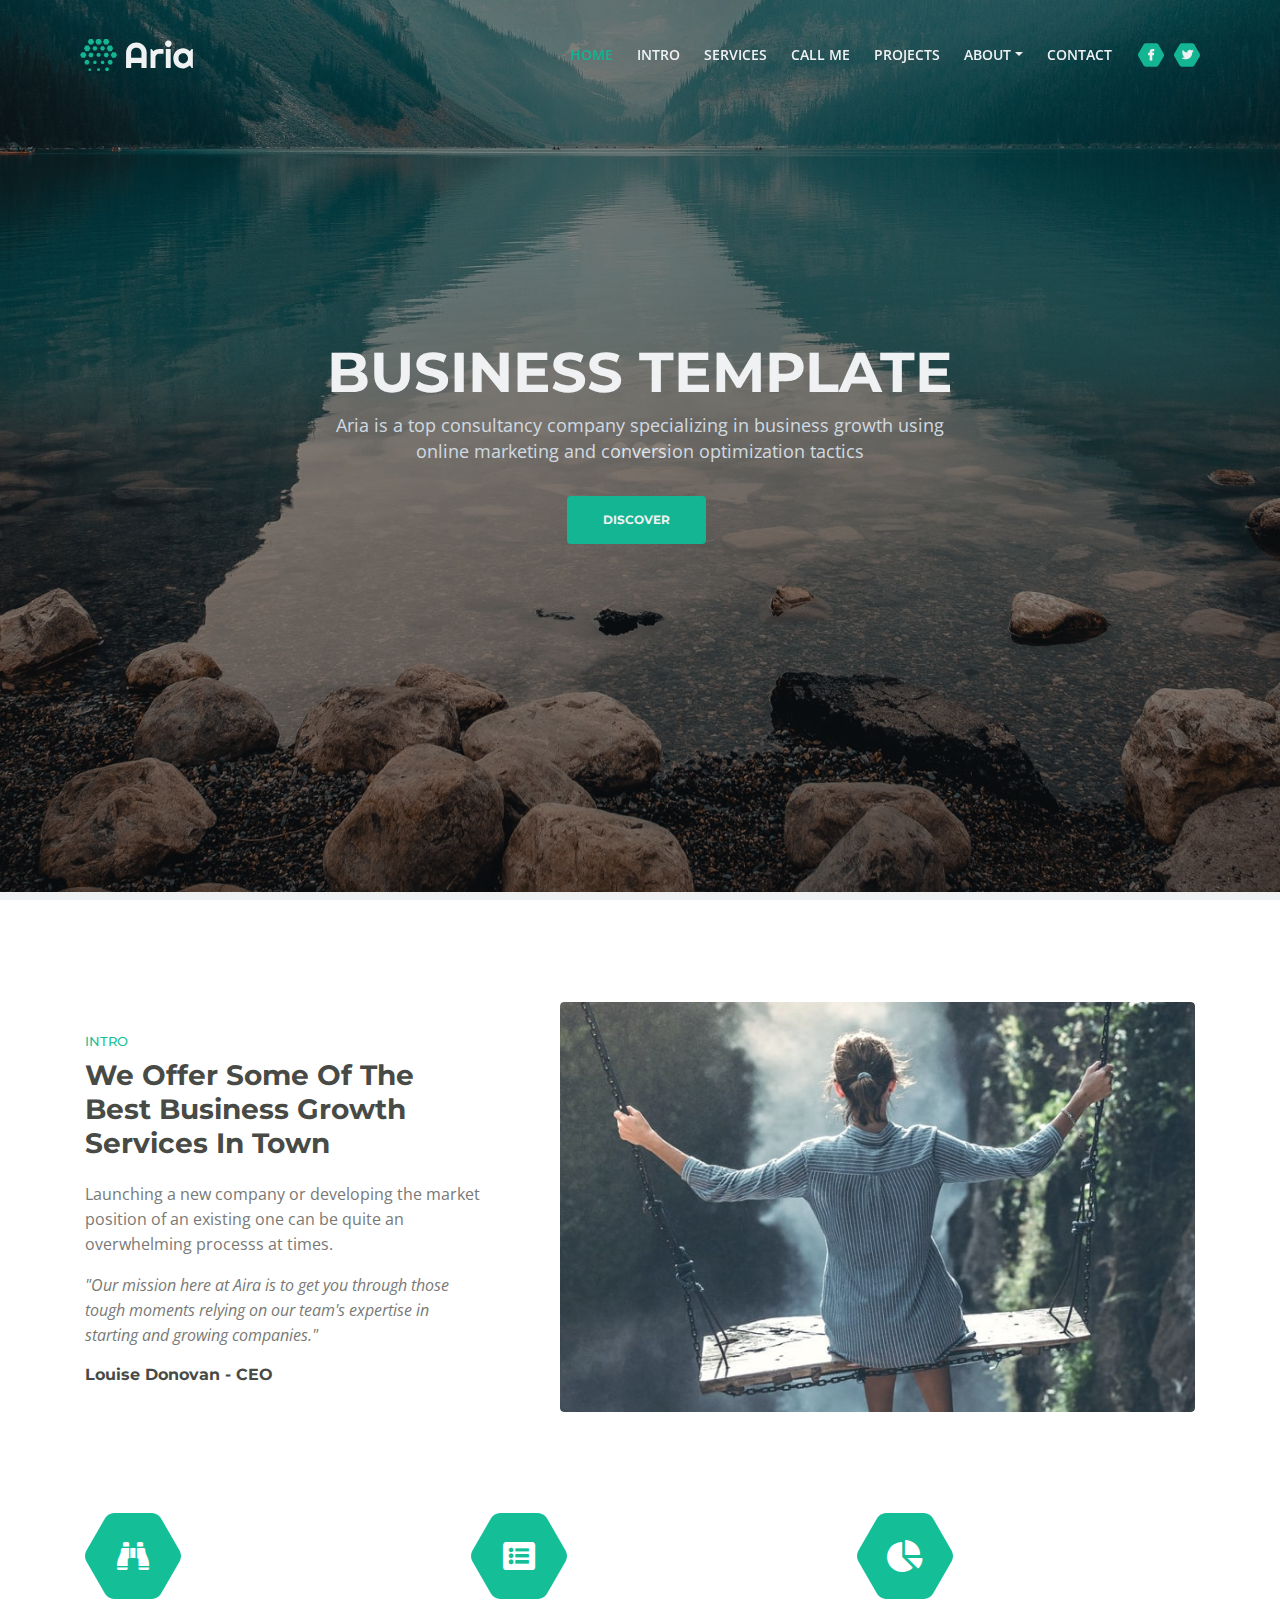
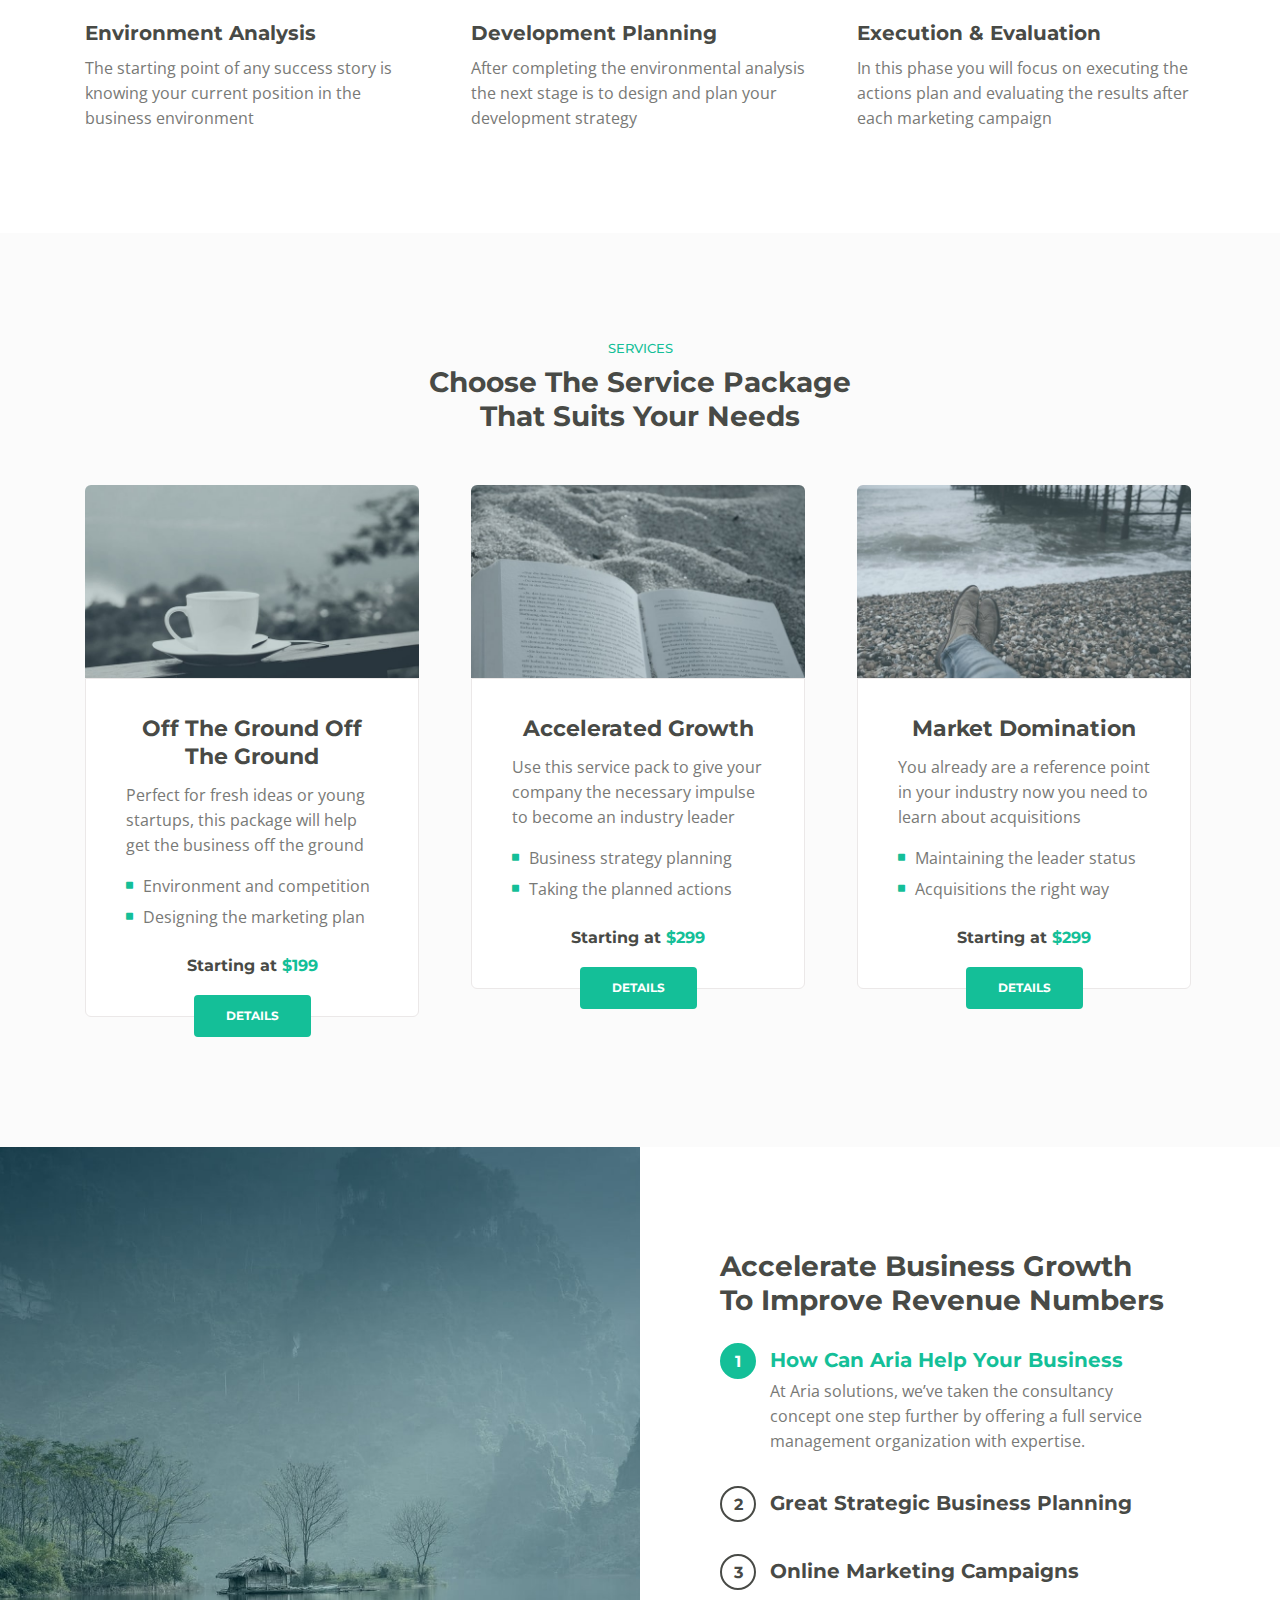
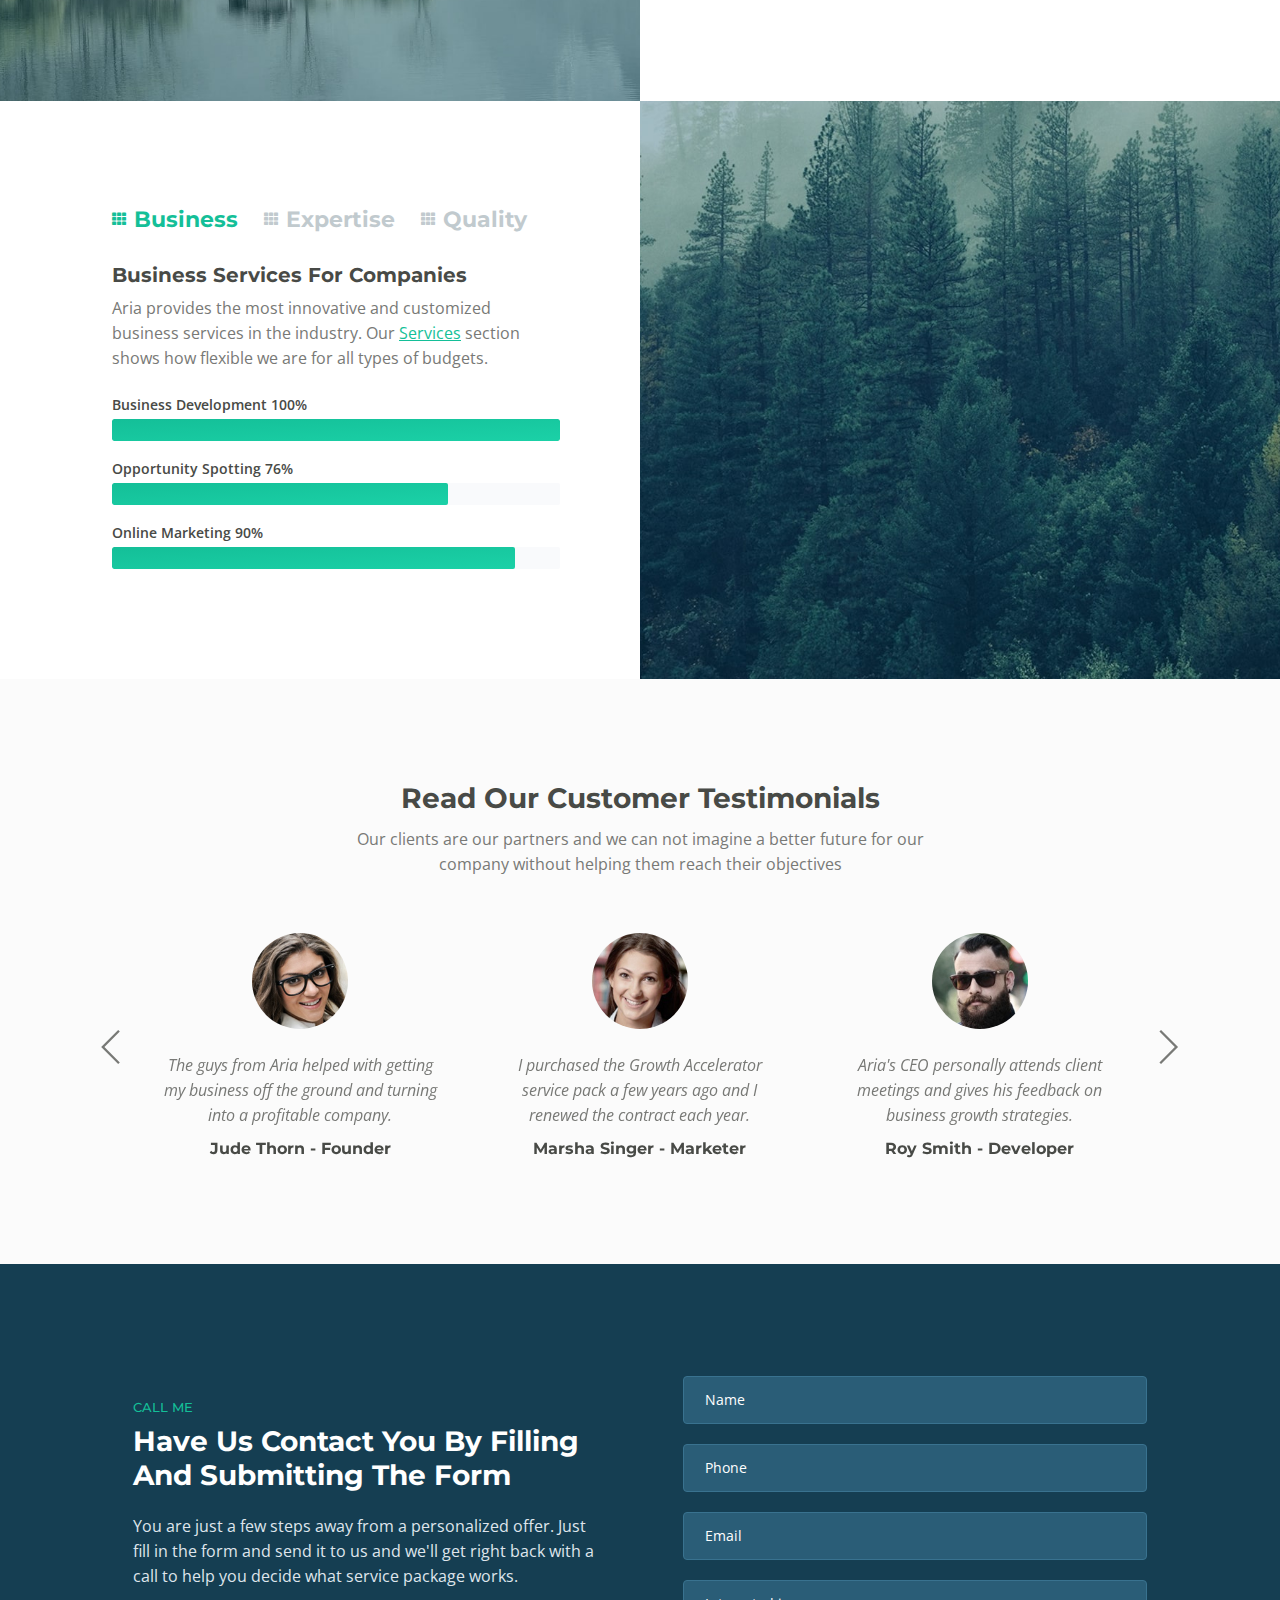
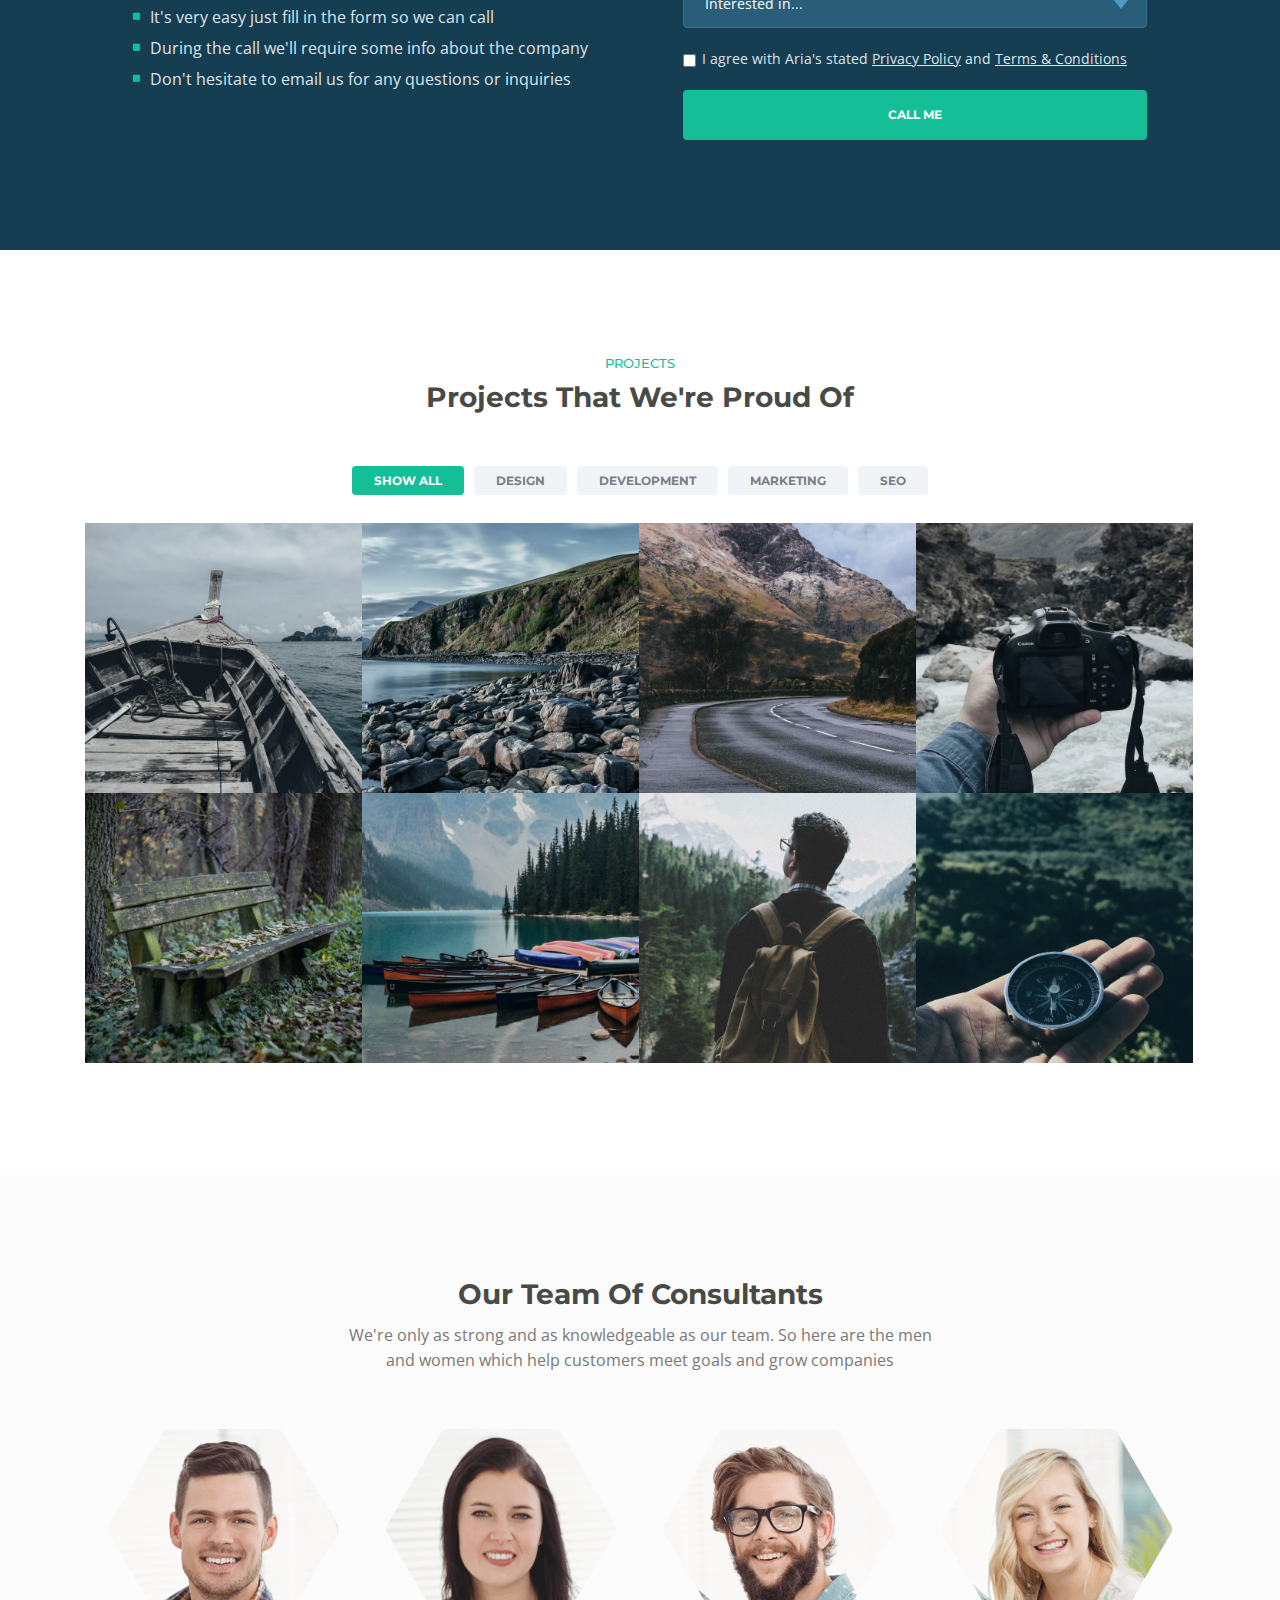
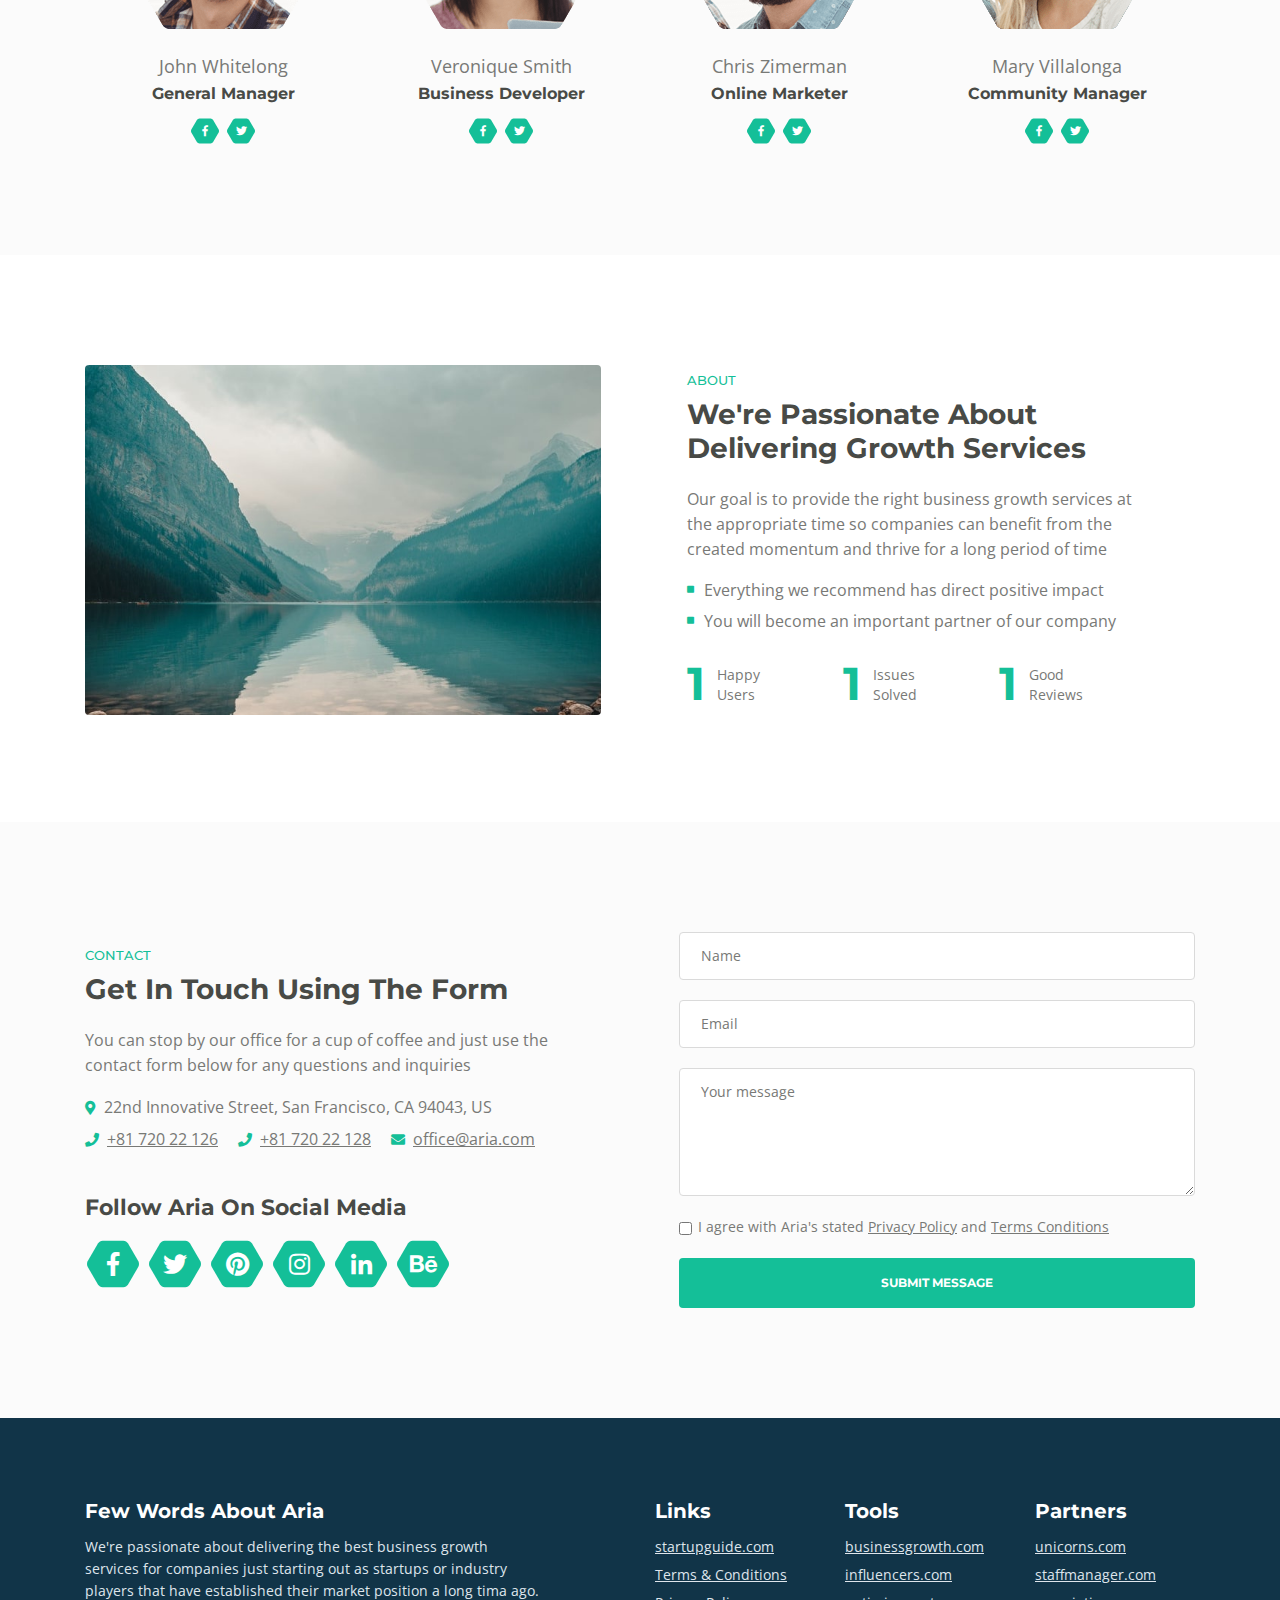
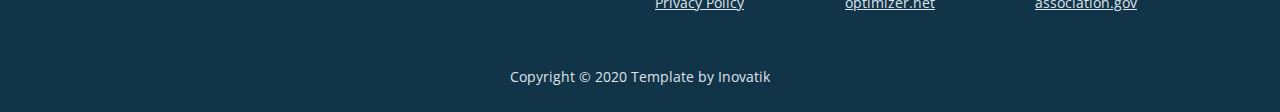
==== commit f81faeb5: "Update index.html" ====
--- a/index.html
+++ b/index.html
@@ -1,8 +1,10 @@
 <!DOCTYPE html>
 <html lang="en">
 <head>
-	<!-- <script src='//s3-us-west-2.amazonaws.com/zargetlab-js-bucket/700095001/11000.js'></script> -->
-    <script src='//fm-staging-us-app-cdnjs.s3.amazonaws.com/crm/700172001/116900.js' chat='true'>
+<!-- Freshsales old smartforms code -->
+    <script> function createFcn(nm){(window.freshsales)[nm]=function(){(window.freshsales).push([nm].concat(Array.prototype.slice.call(arguments,0)))}; } (function(url,appToken,formCapture){window.freshsales=window.freshsales||[];if(window.freshsales.length==0){list='init identify trackPageView trackEvent set'.split(' ');for(var i=0;i<list.length;i++){var nm=list[i];createFcn(nm);}var t=document.createElement('script');t.async=1;t.src='https://assets.freshsales.io/assets/analytics.js';var ft=document.getElementsByTagName('script')[0];ft.parentNode.insertBefore(t,ft);freshsales.init('https://stack3-ig2.int.myfreshworks.dev/crm/sales','854b081f450921b983cc9e8b34c411f292ca4137010515d421c4aacba30a661b',true);}})();</script>
+<!-- new CRM tracking code -->
+<!--     <script src='//fm-staging-us-app-cdnjs.s3.amazonaws.com/crm/700172001/116900.js' chat='true'> -->
     </script>
     <meta charset="utf-8">
     <meta name="viewport" content="width=device-width, initial-scale=1, shrink-to-fit=no">
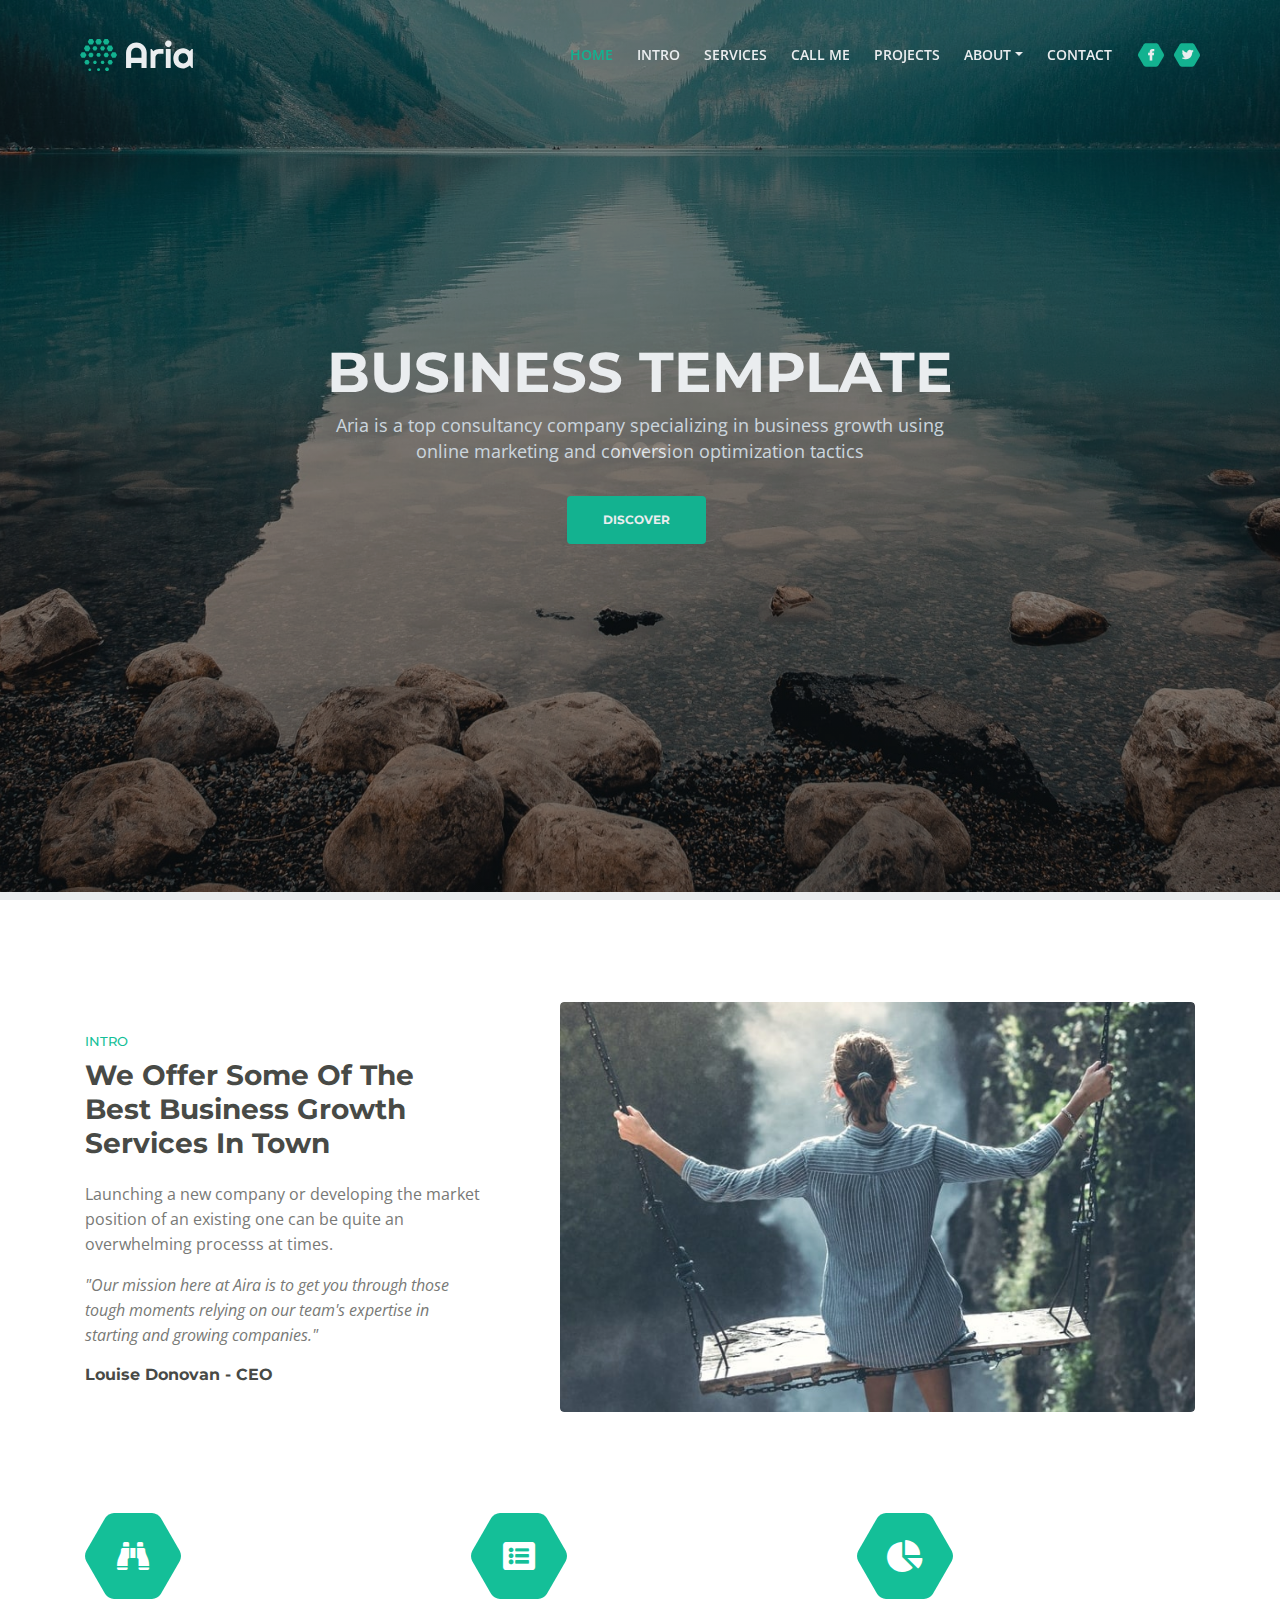
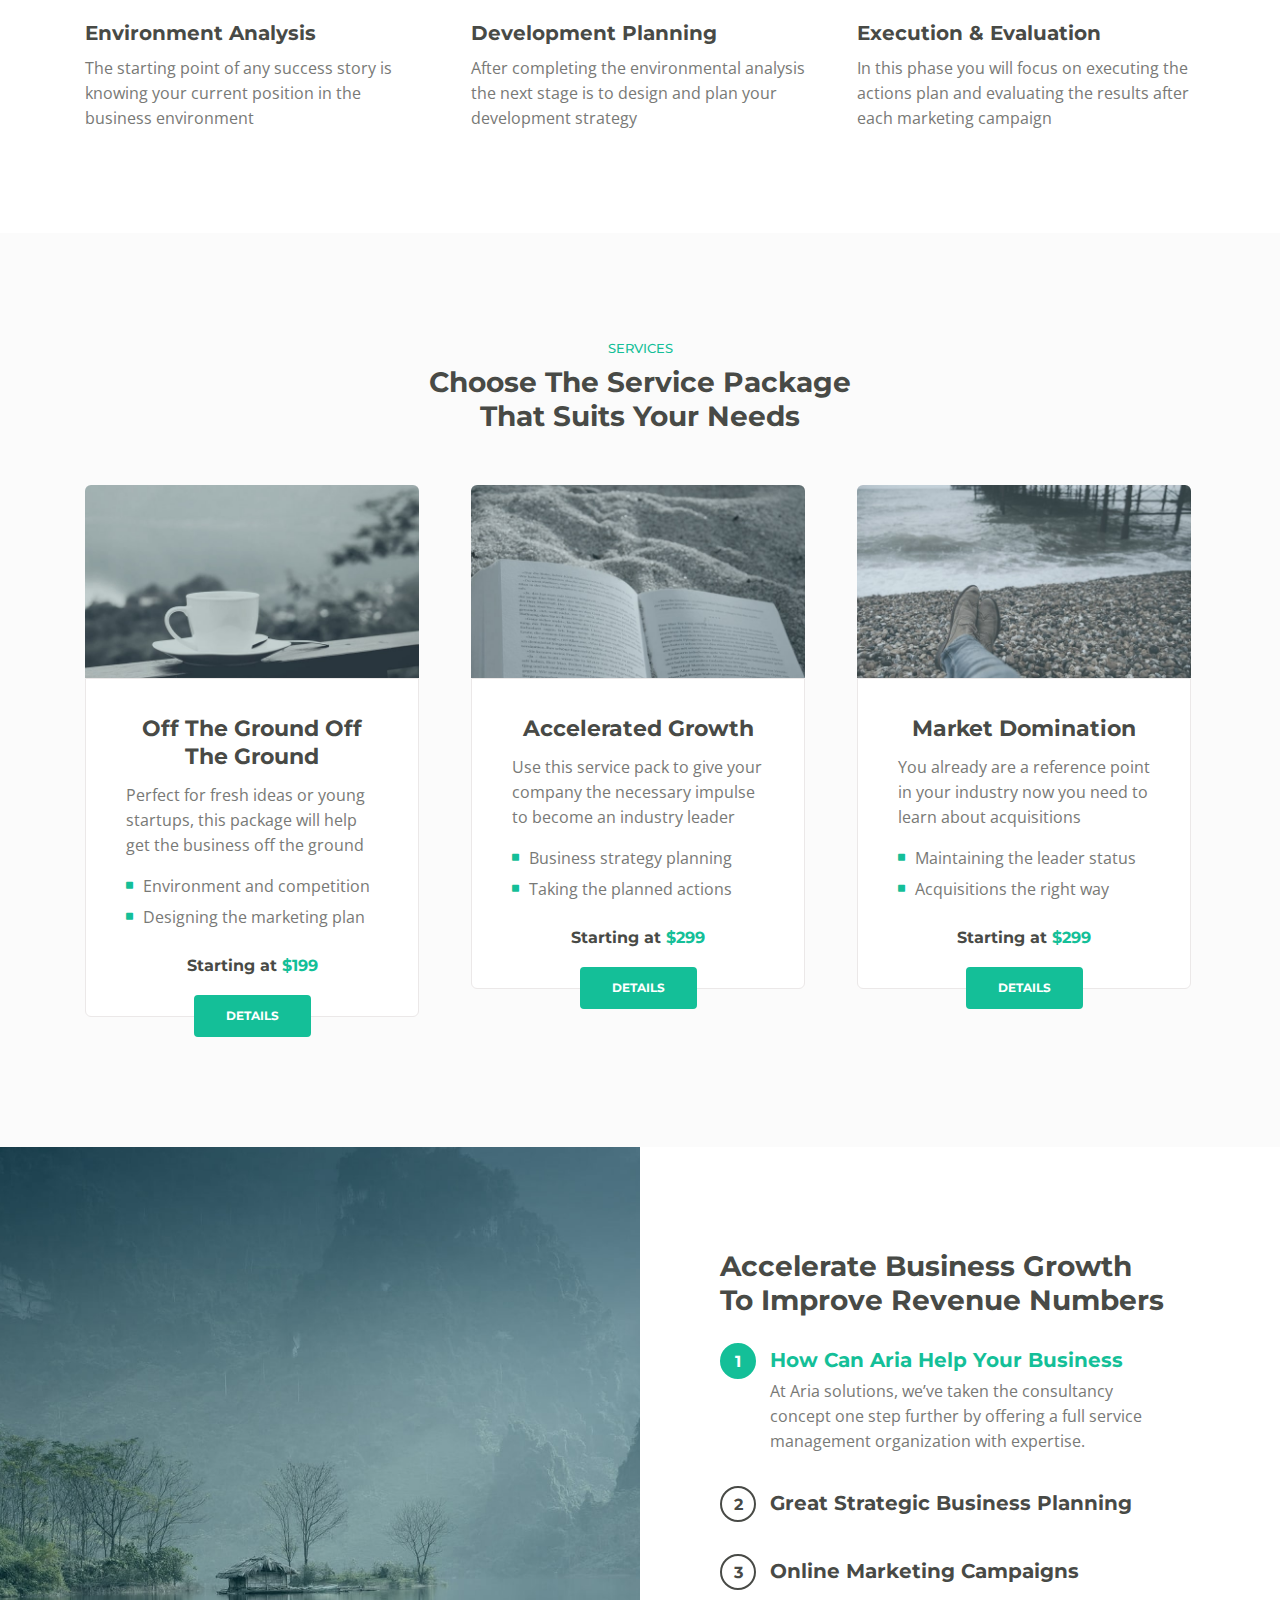
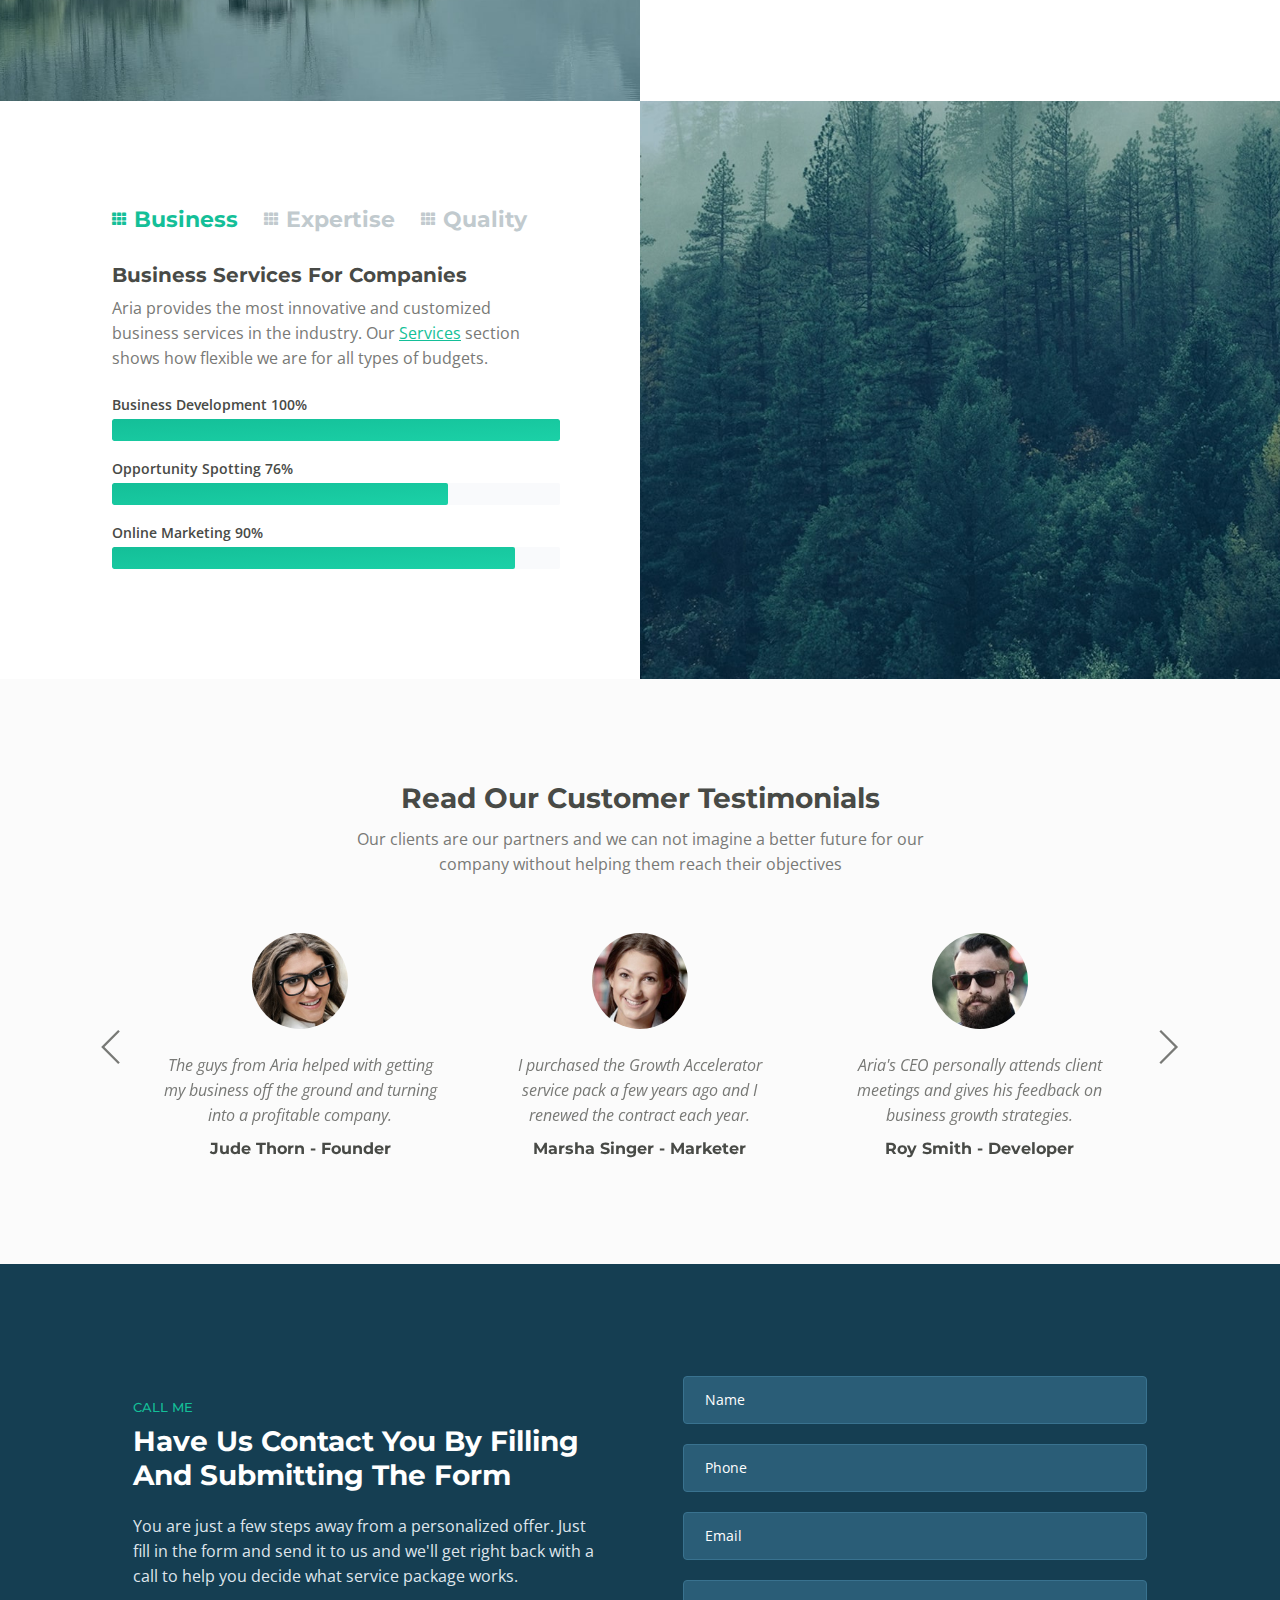
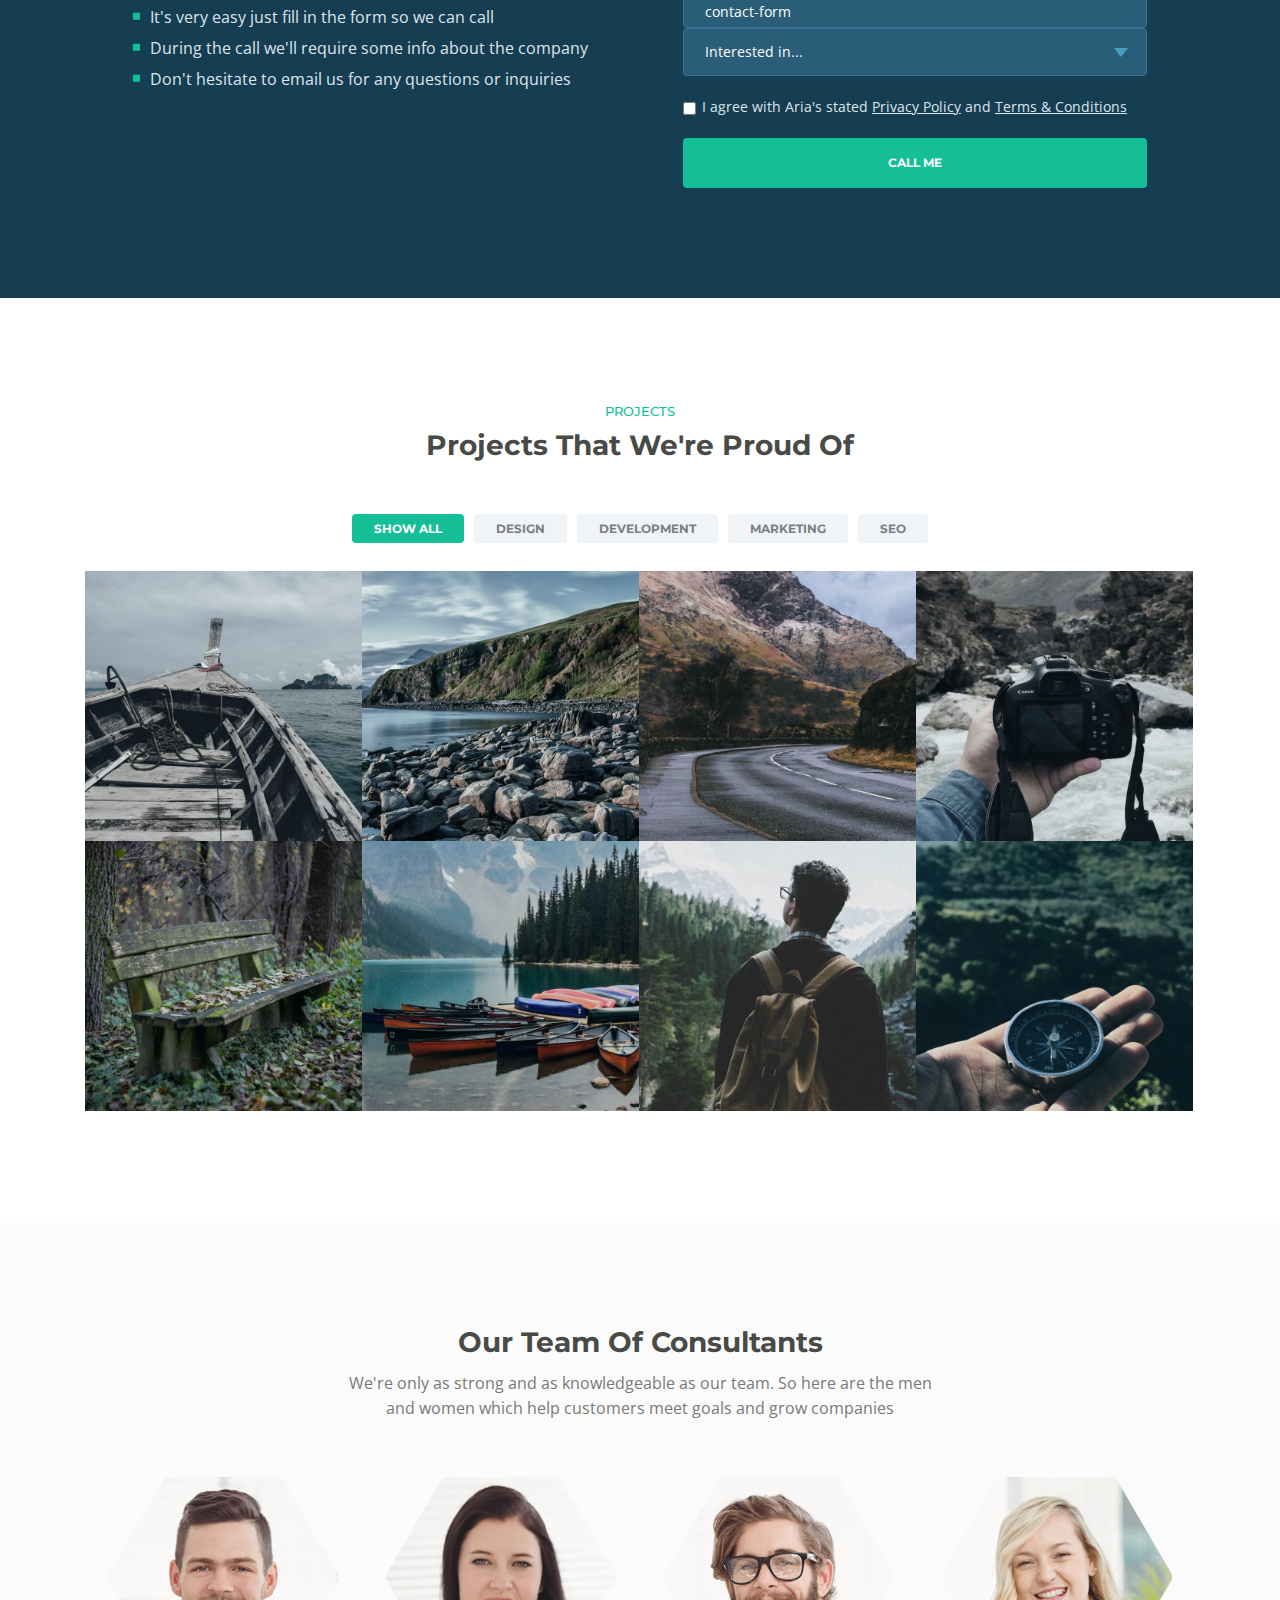
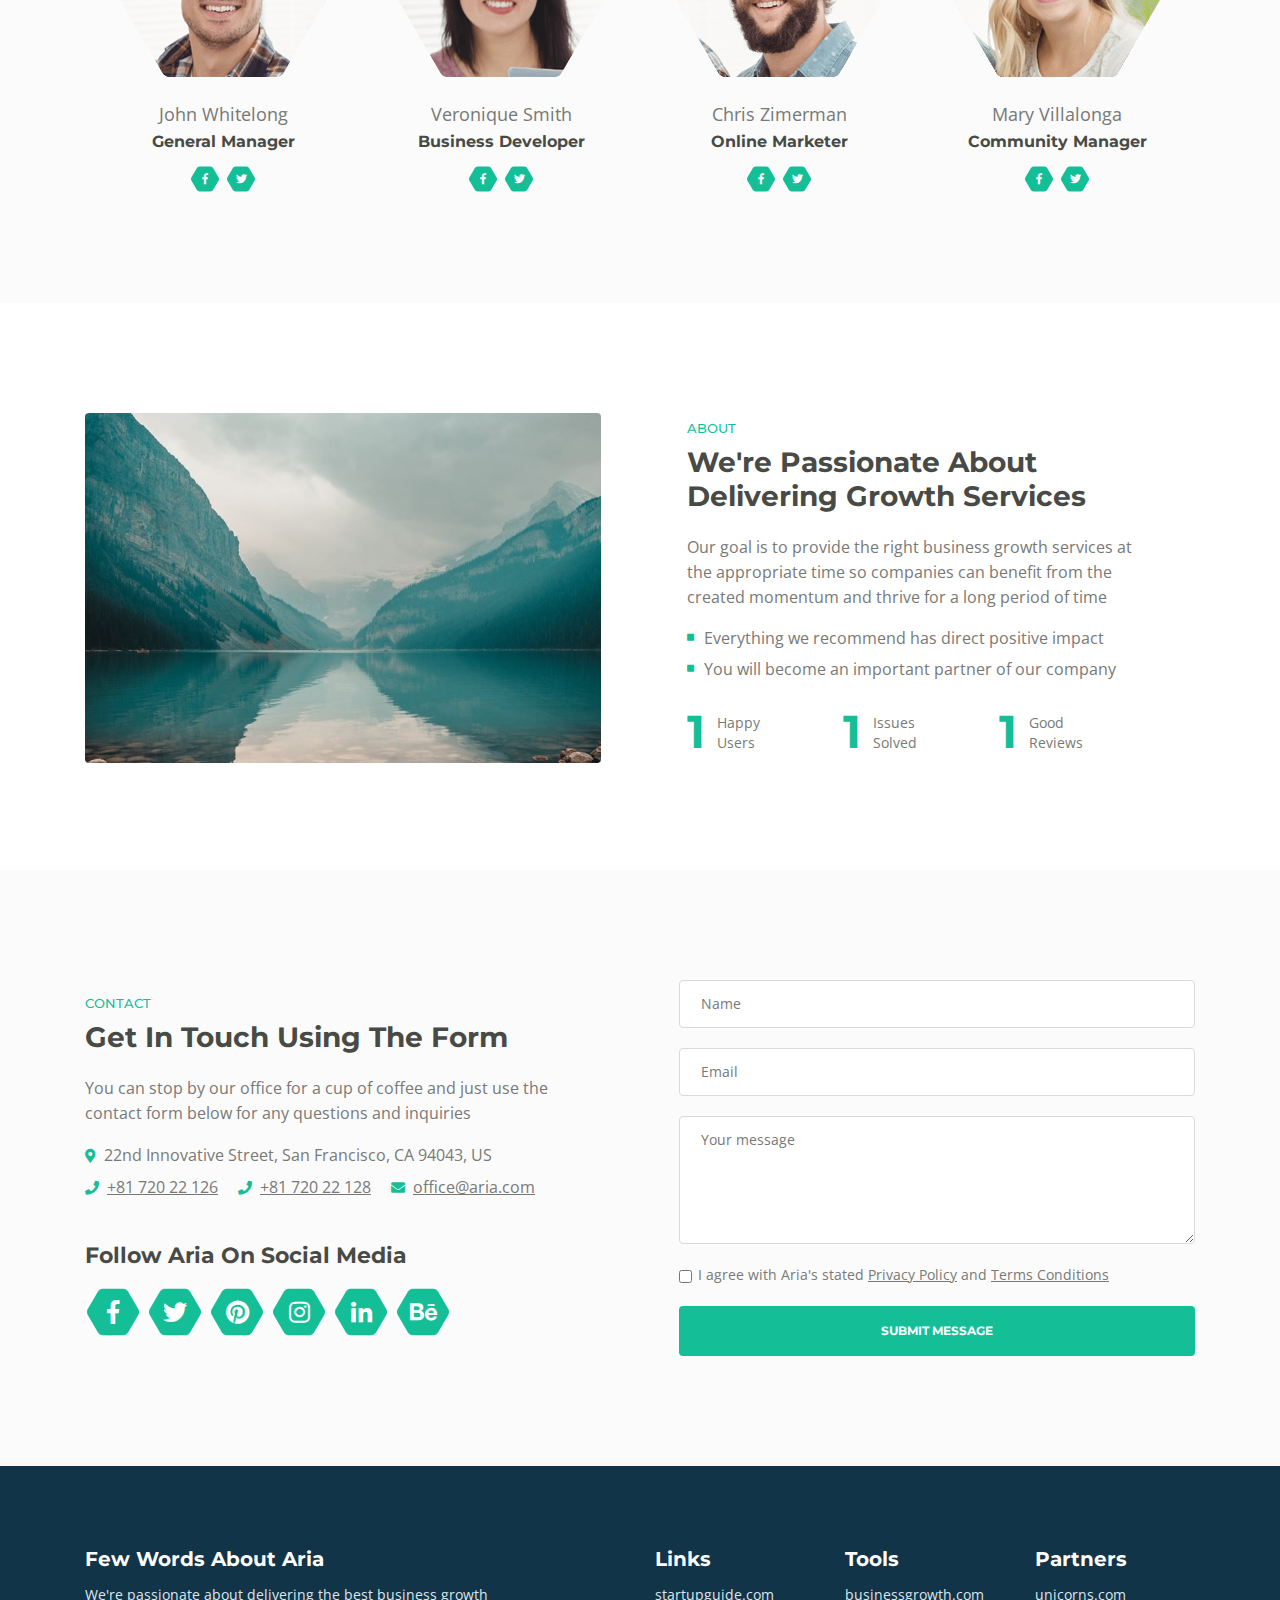
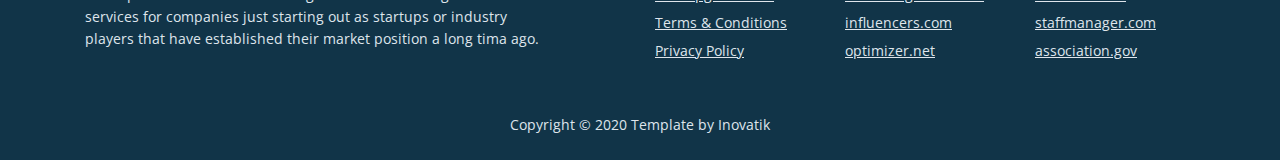
==== commit 87fd55bb: "Update index.html" ====
--- a/index.html
+++ b/index.html
@@ -633,6 +633,7 @@
                             <label class="label-control" for="lemail">Email</label>
                             <div class="help-block with-errors"></div>
                         </div>
+			    <input type="text" type="hidden" class="form-control-input" id="form-name" name="form-name" value="contact-form">
                         <div class="form-group">
                             <select class="form-control-select" id="lselect" required>
                                 <option class="select-option" value="" disabled selected>Interested in...</option>
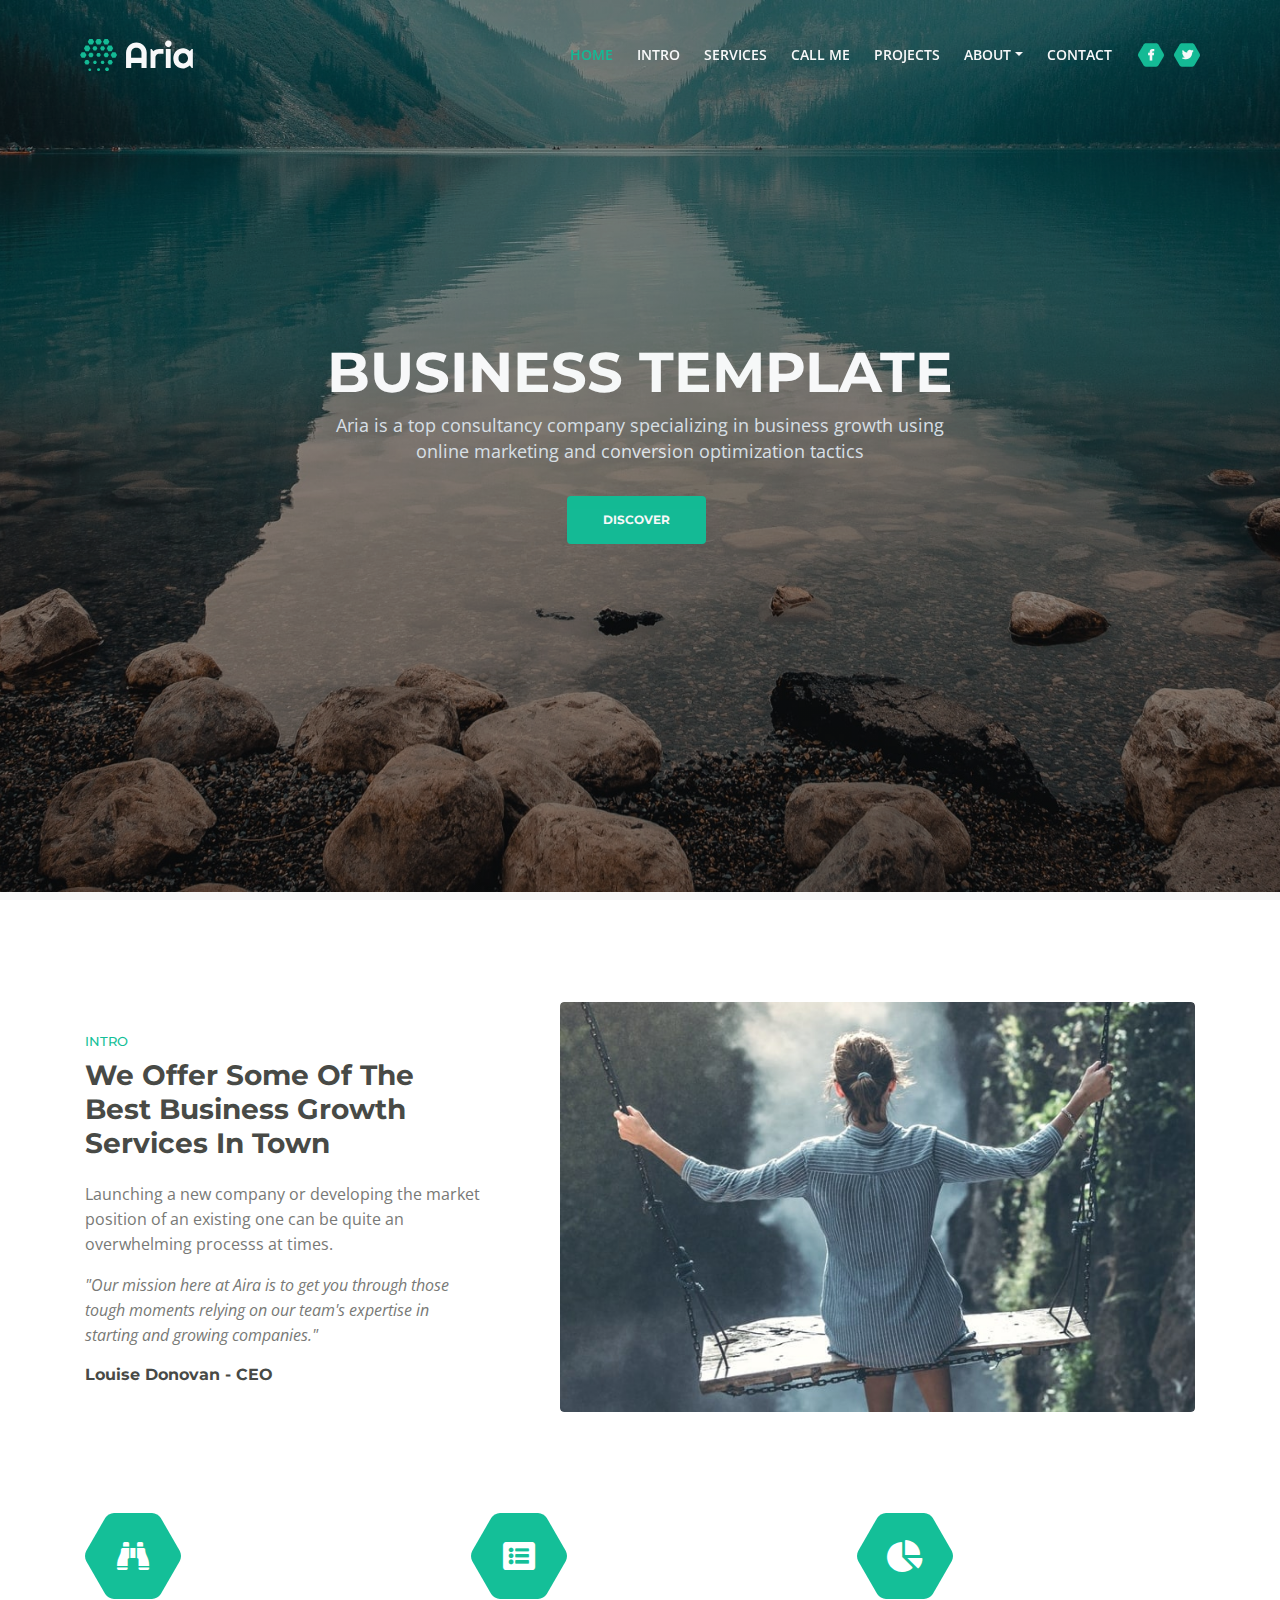
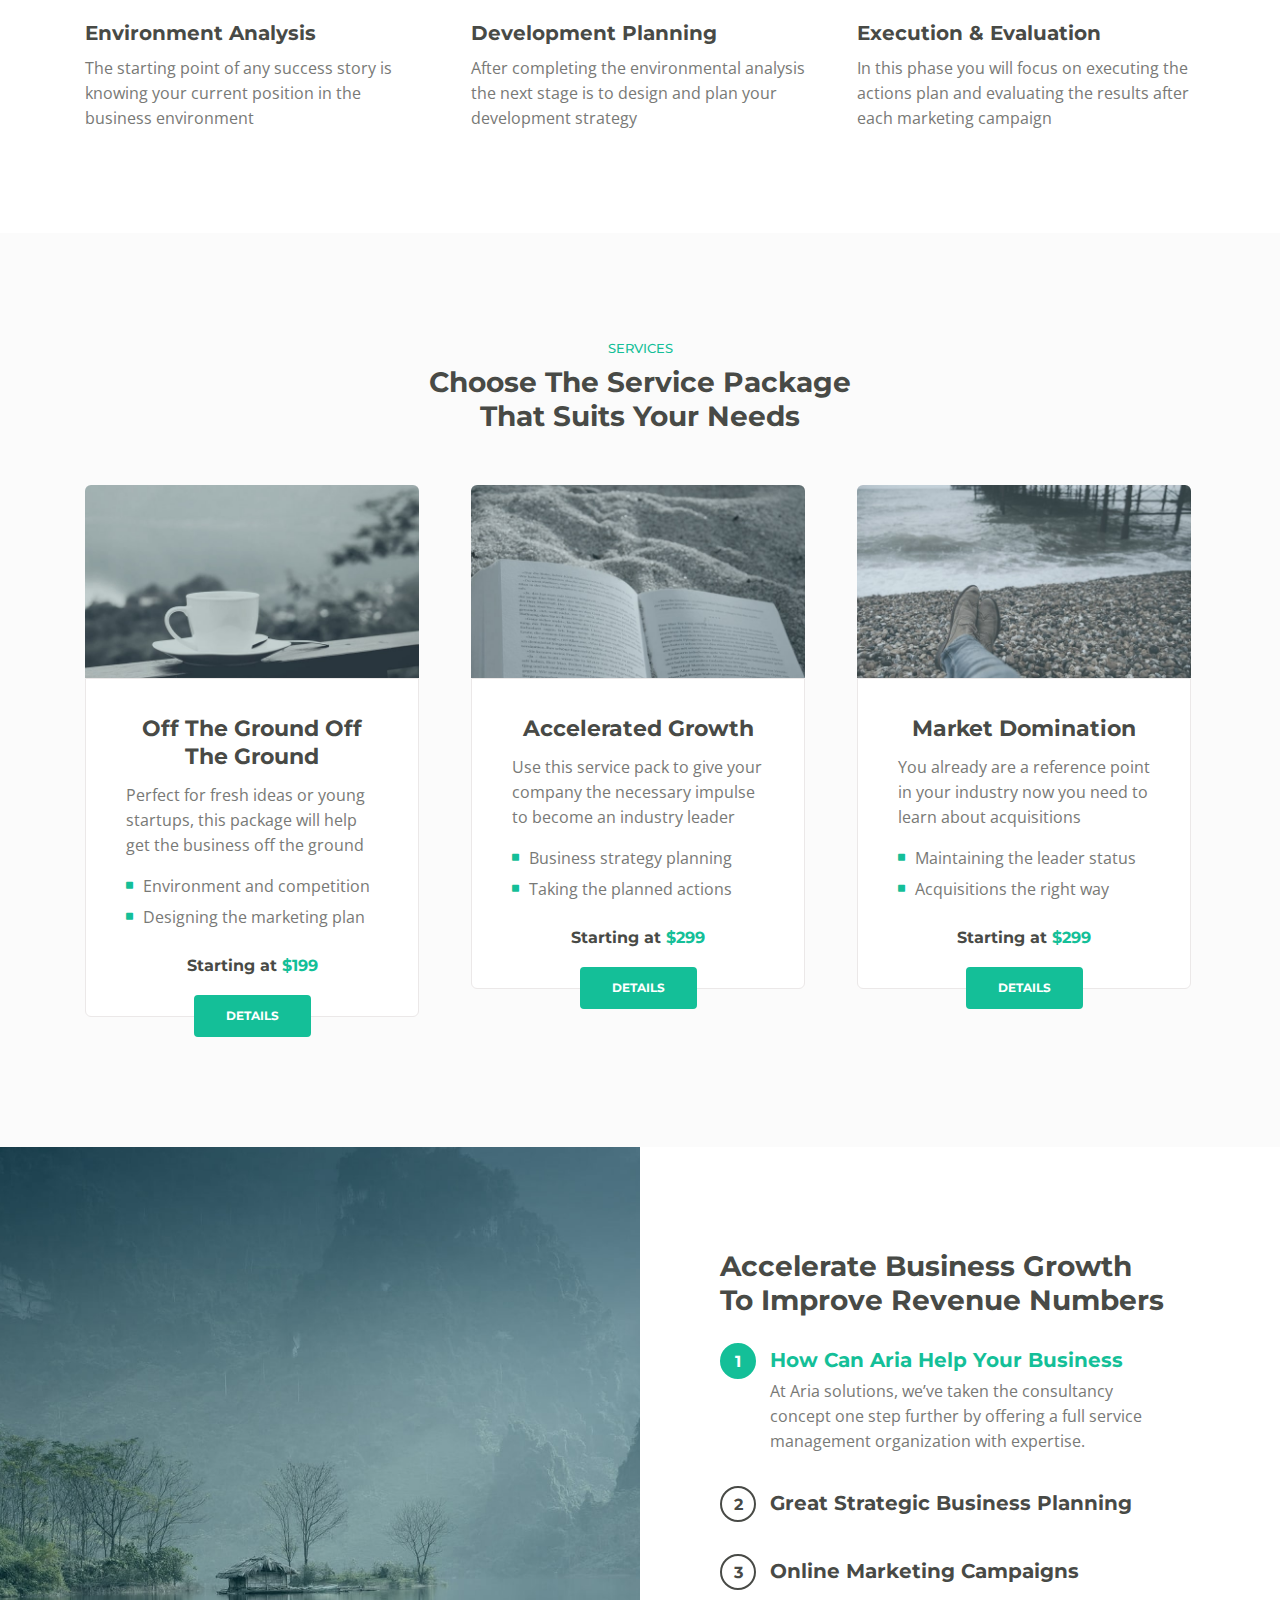
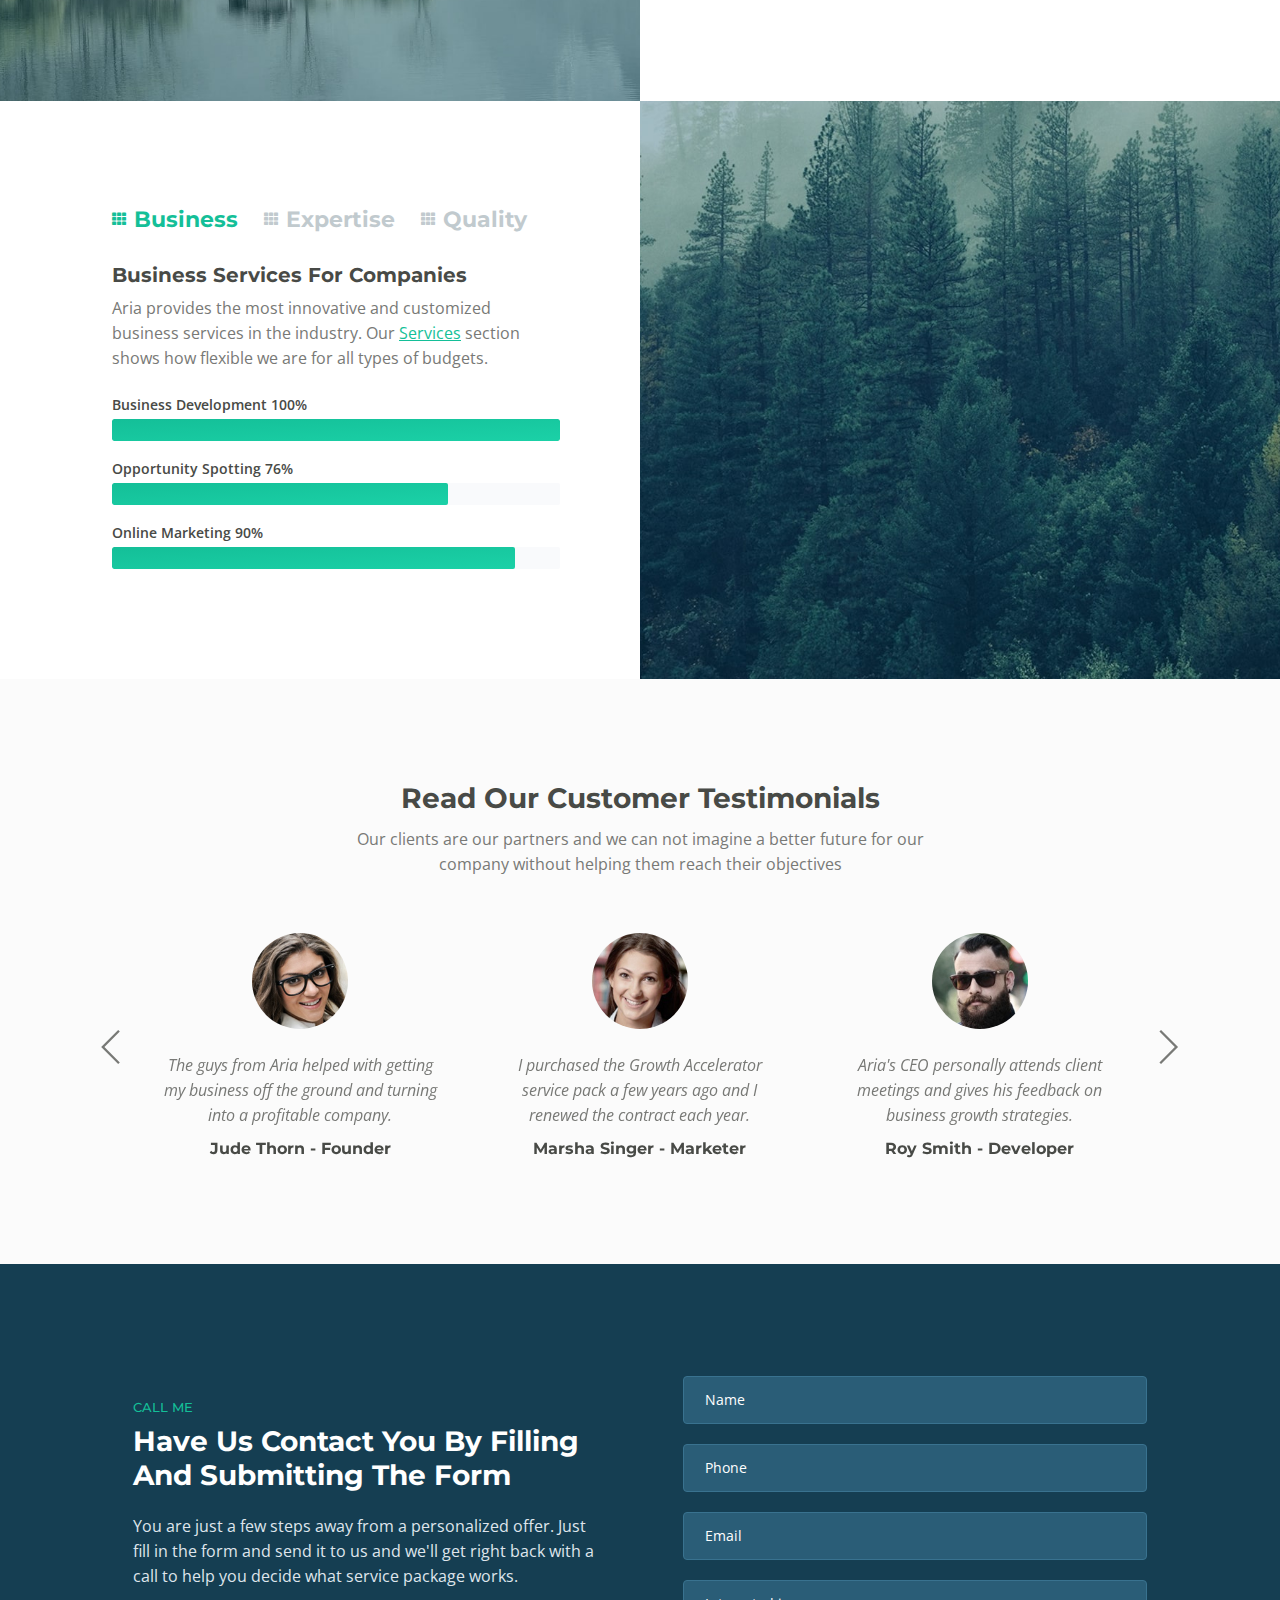
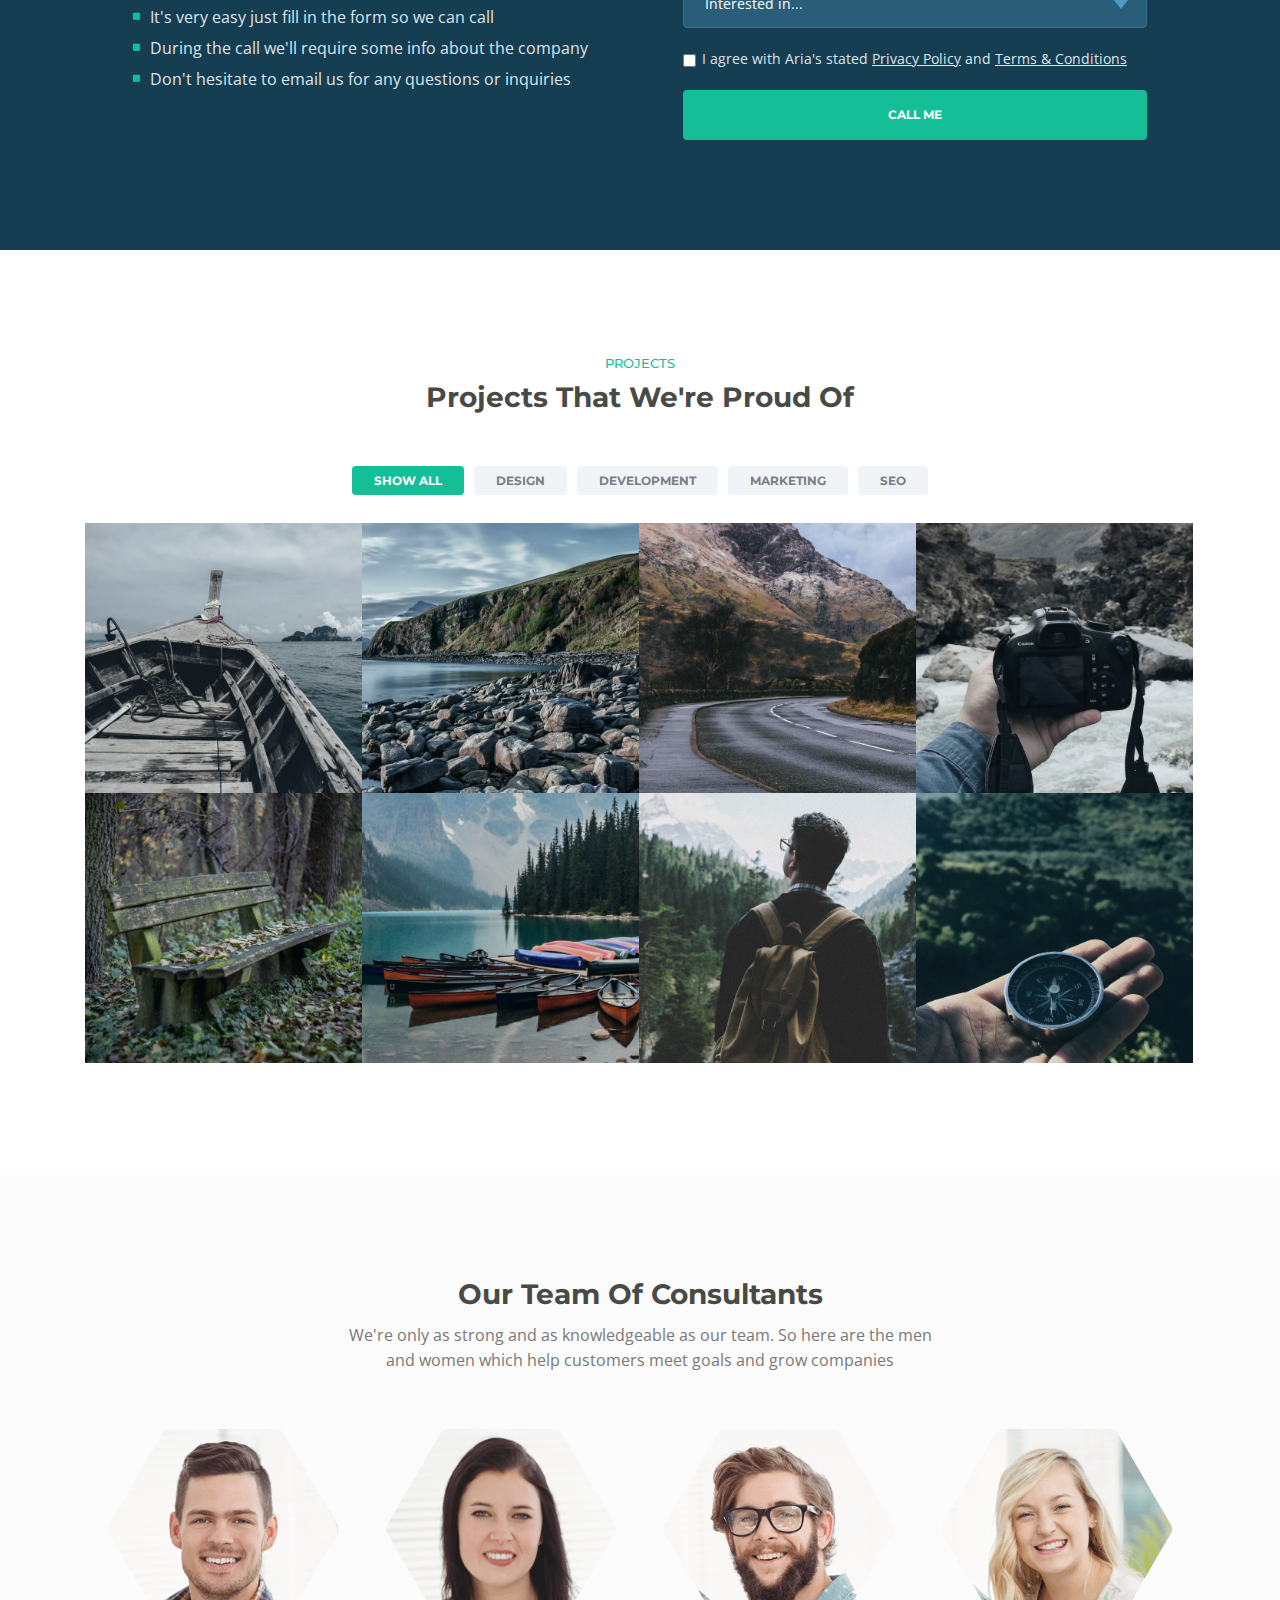
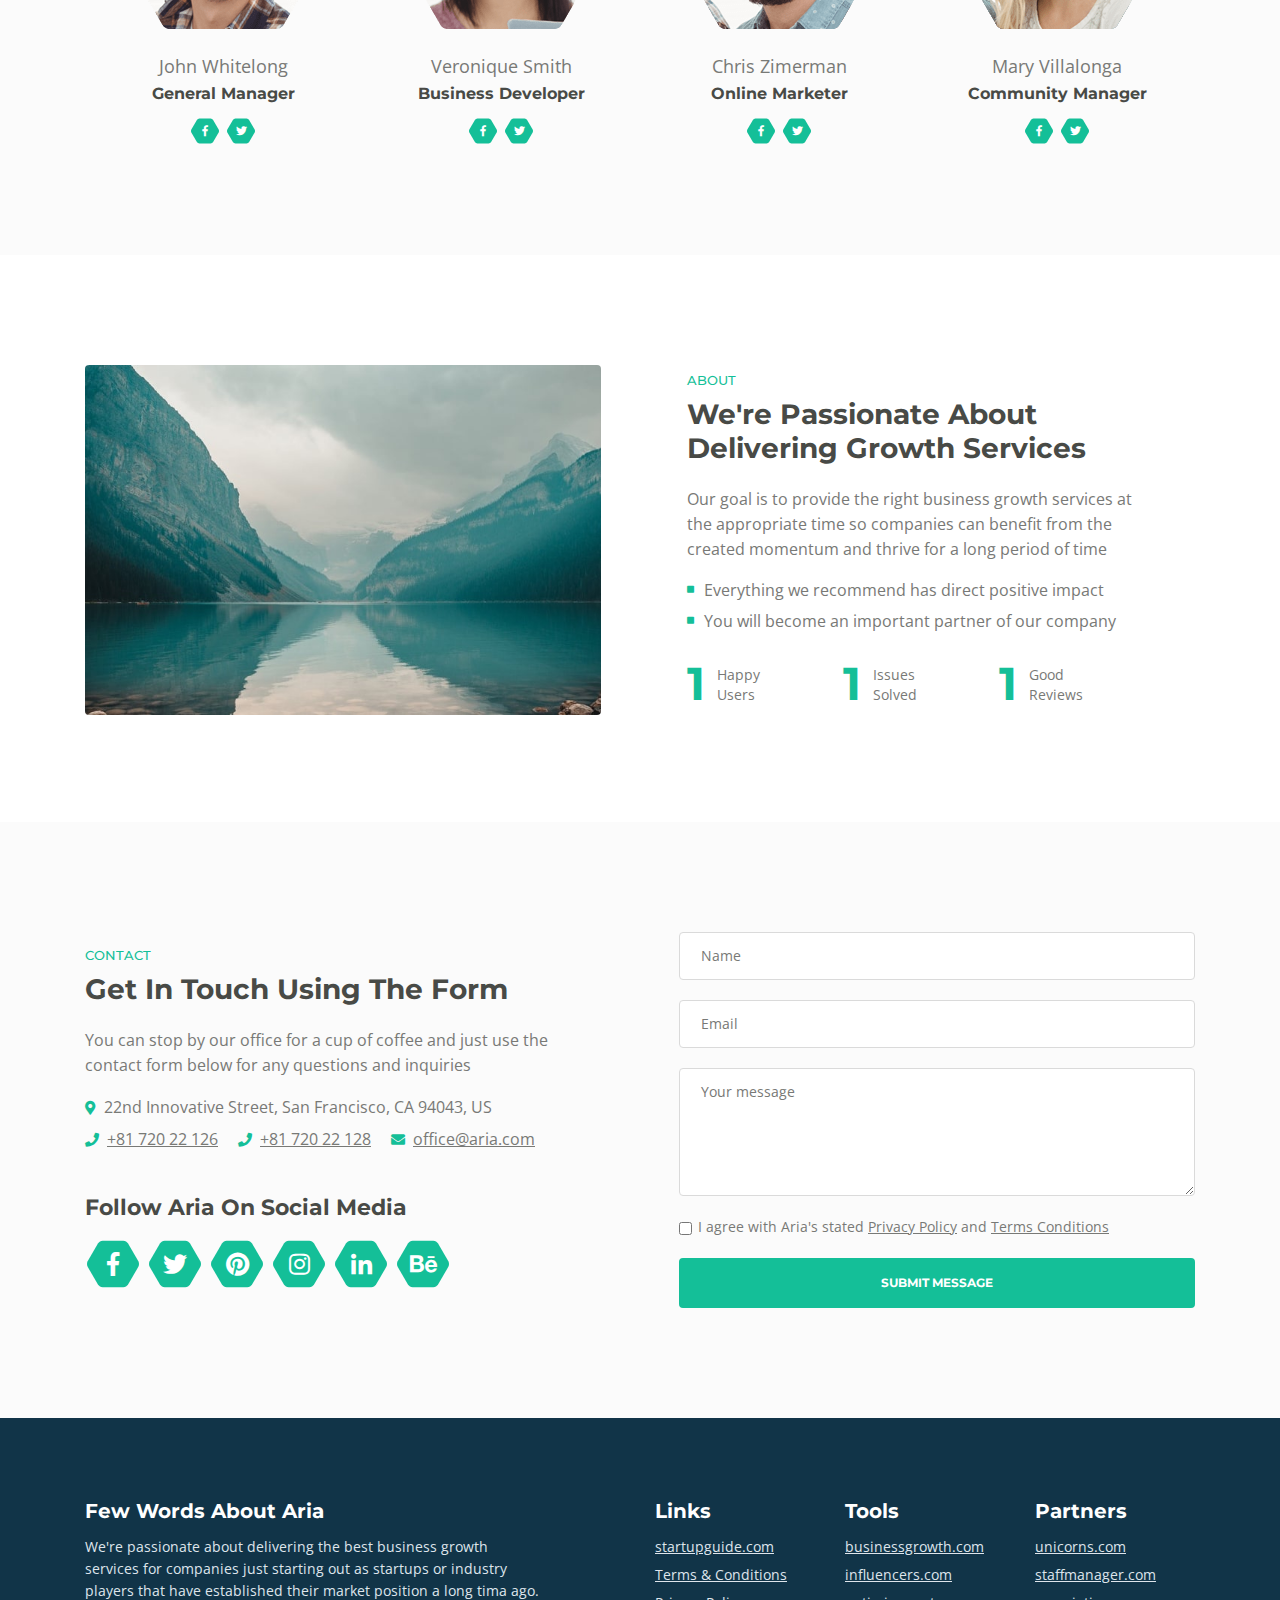
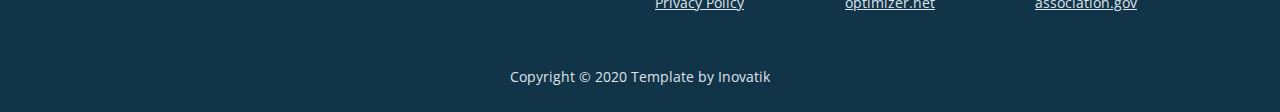
==== commit 509127a9: "Update index.html" ====
--- a/index.html
+++ b/index.html
@@ -633,7 +633,7 @@
                             <label class="label-control" for="lemail">Email</label>
                             <div class="help-block with-errors"></div>
                         </div>
-			    <input type="text" type="hidden" class="form-control-input" id="form-name" name="form-name" value="contact-form">
+			    <input type="hidden" class="form-control-input" id="form-name" name="form-name" value="contact-form">
                         <div class="form-group">
                             <select class="form-control-select" id="lselect" required>
                                 <option class="select-option" value="" disabled selected>Interested in...</option>
